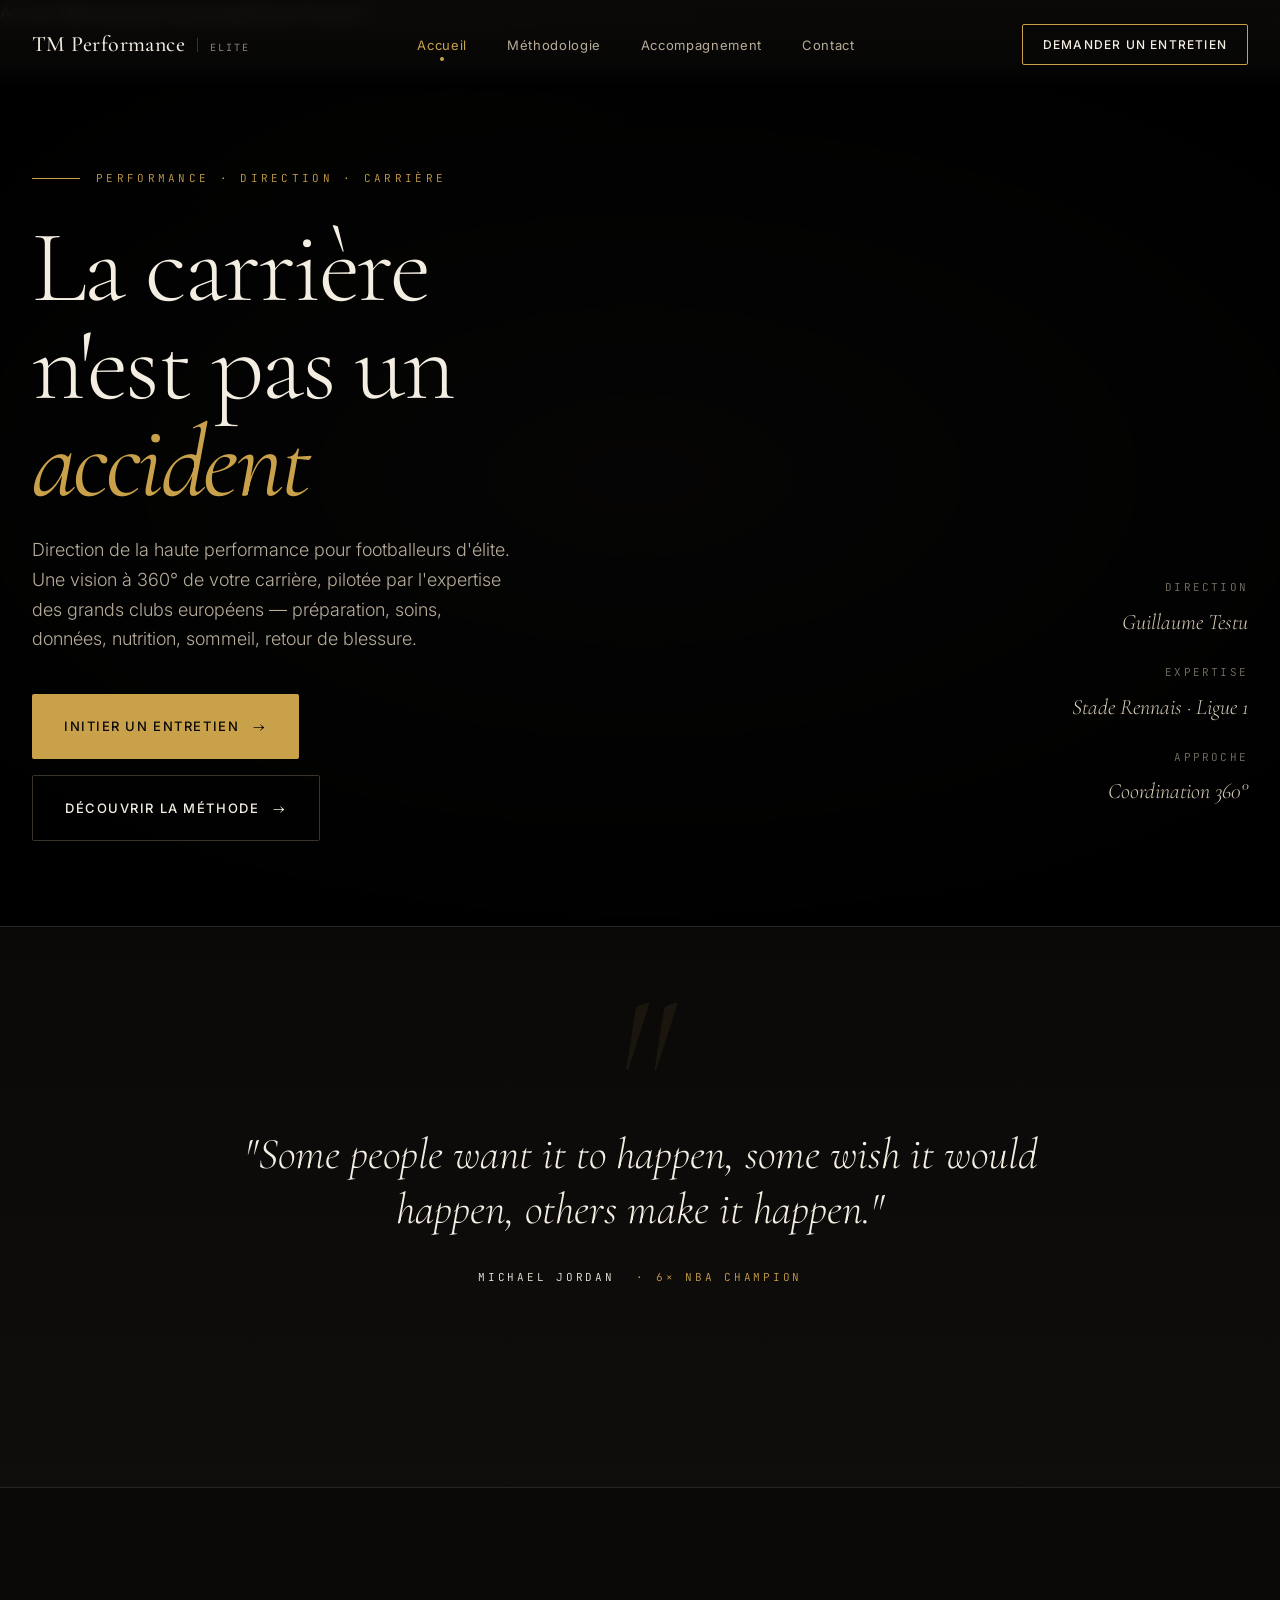
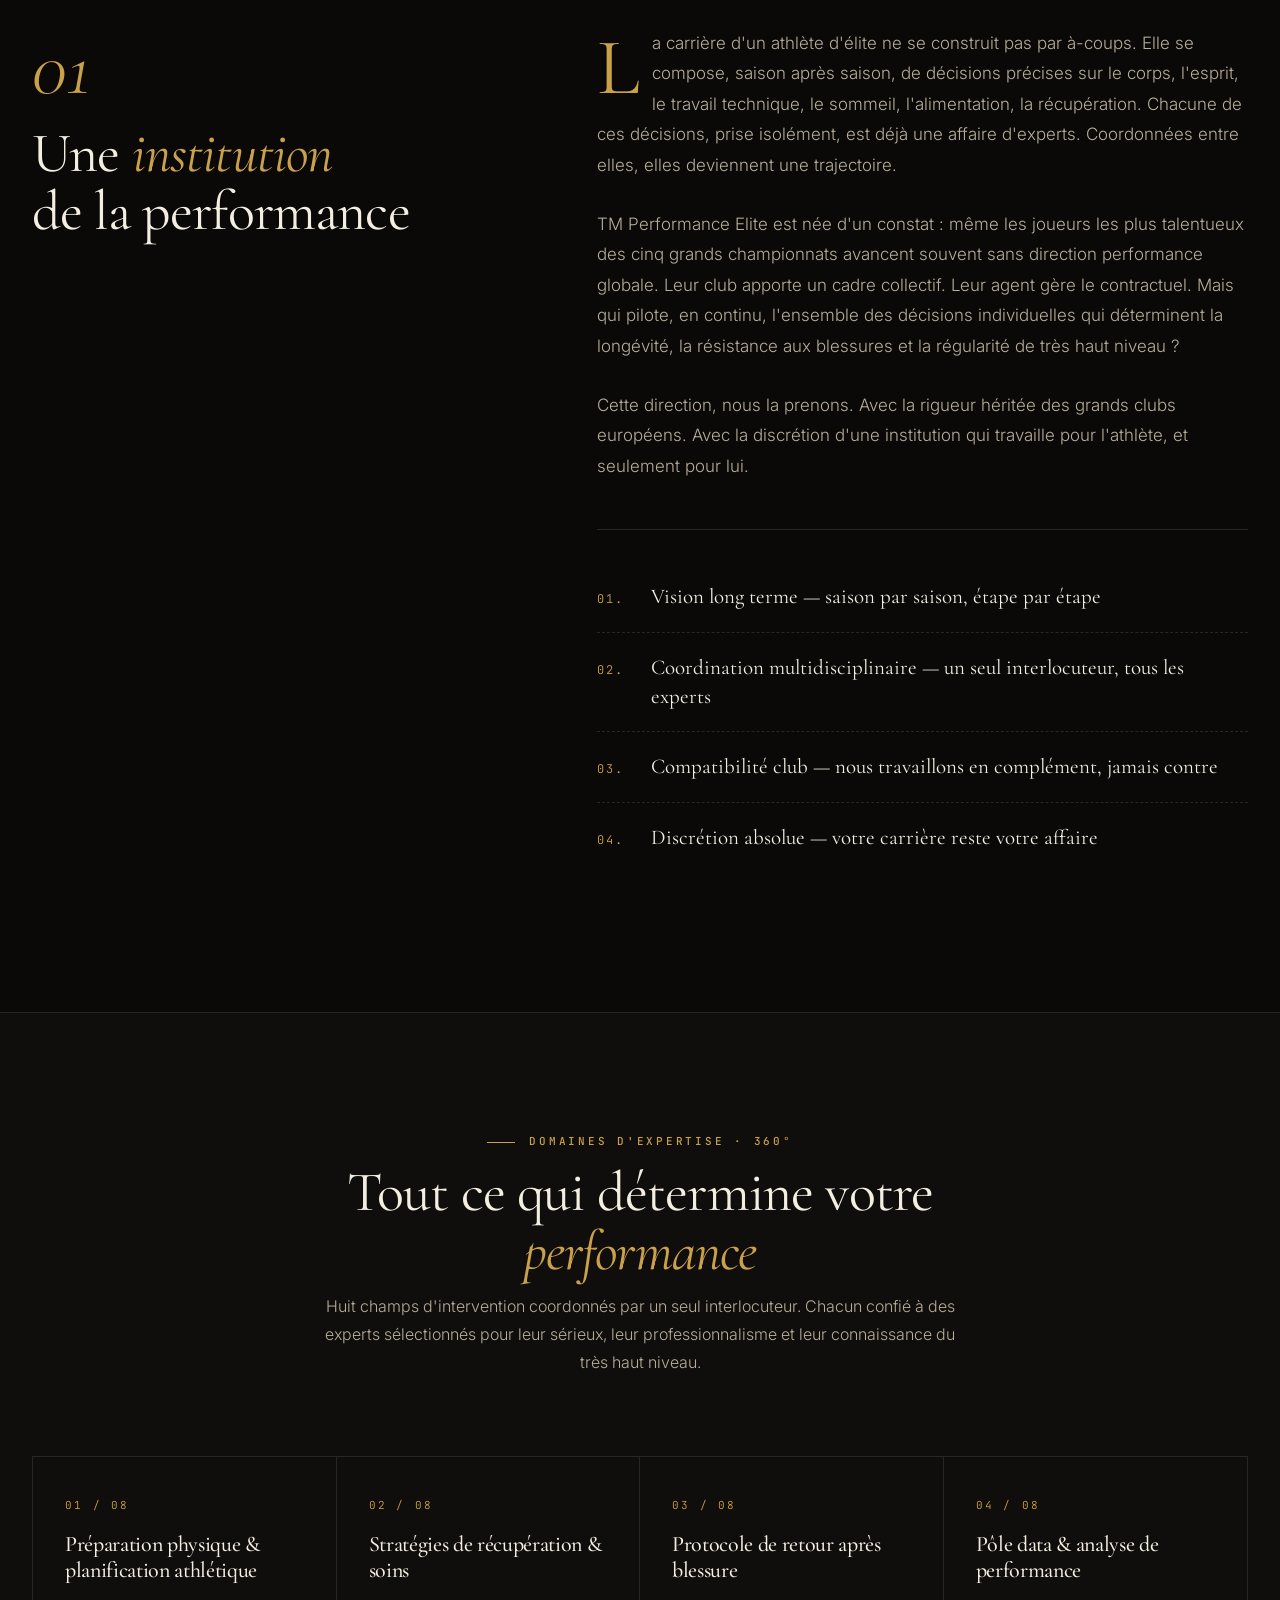
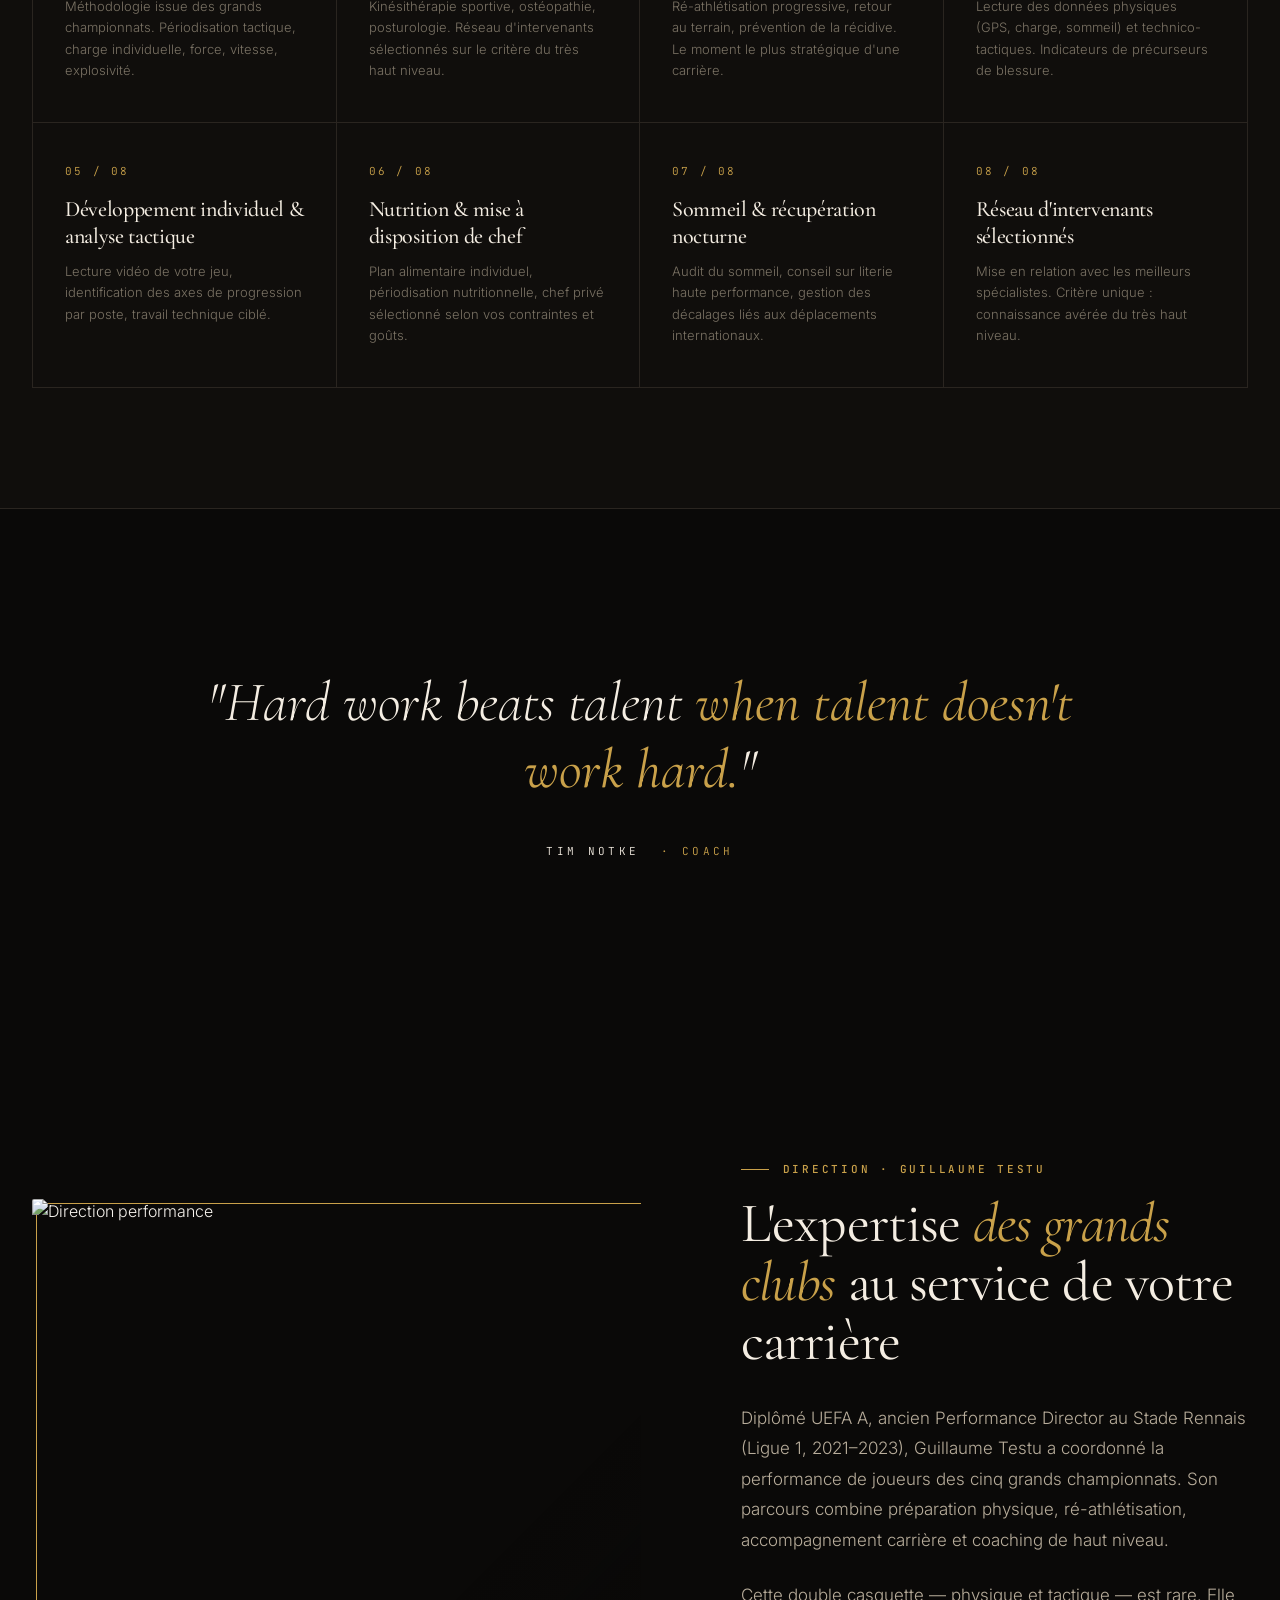
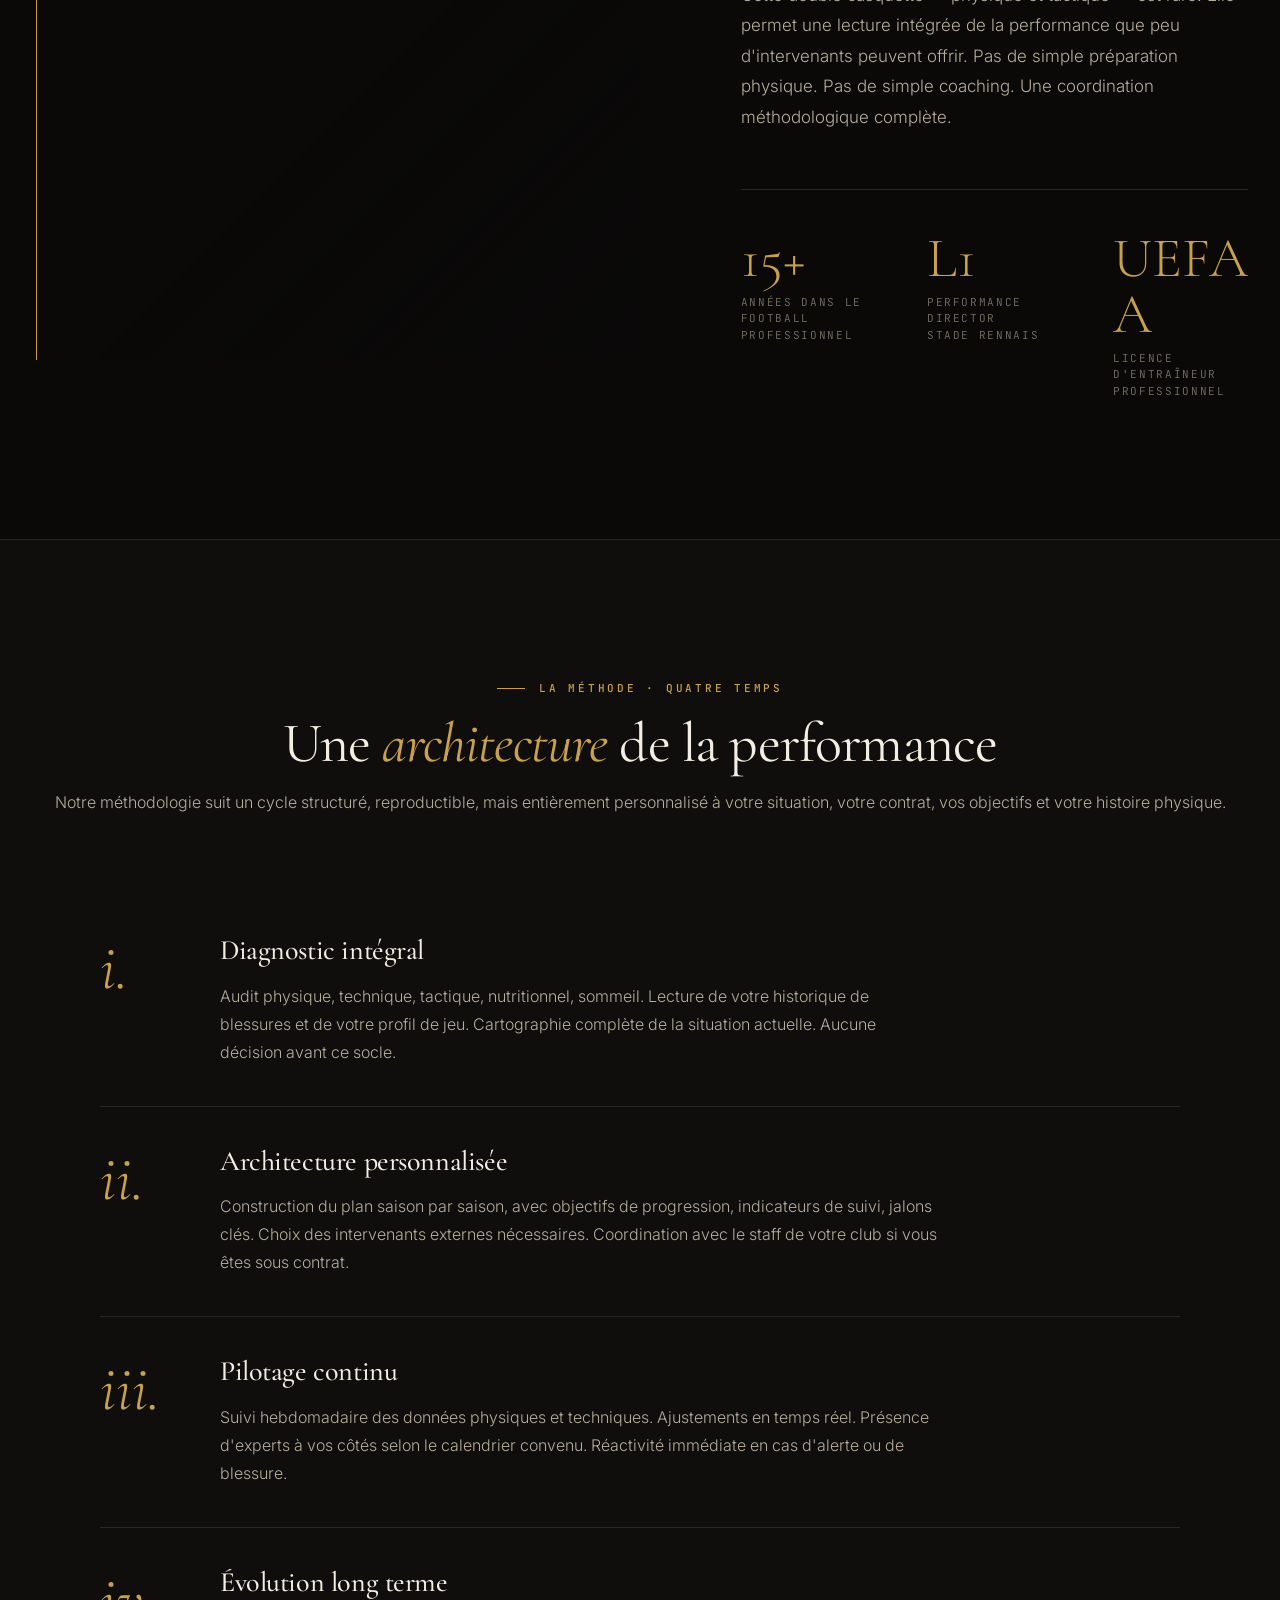
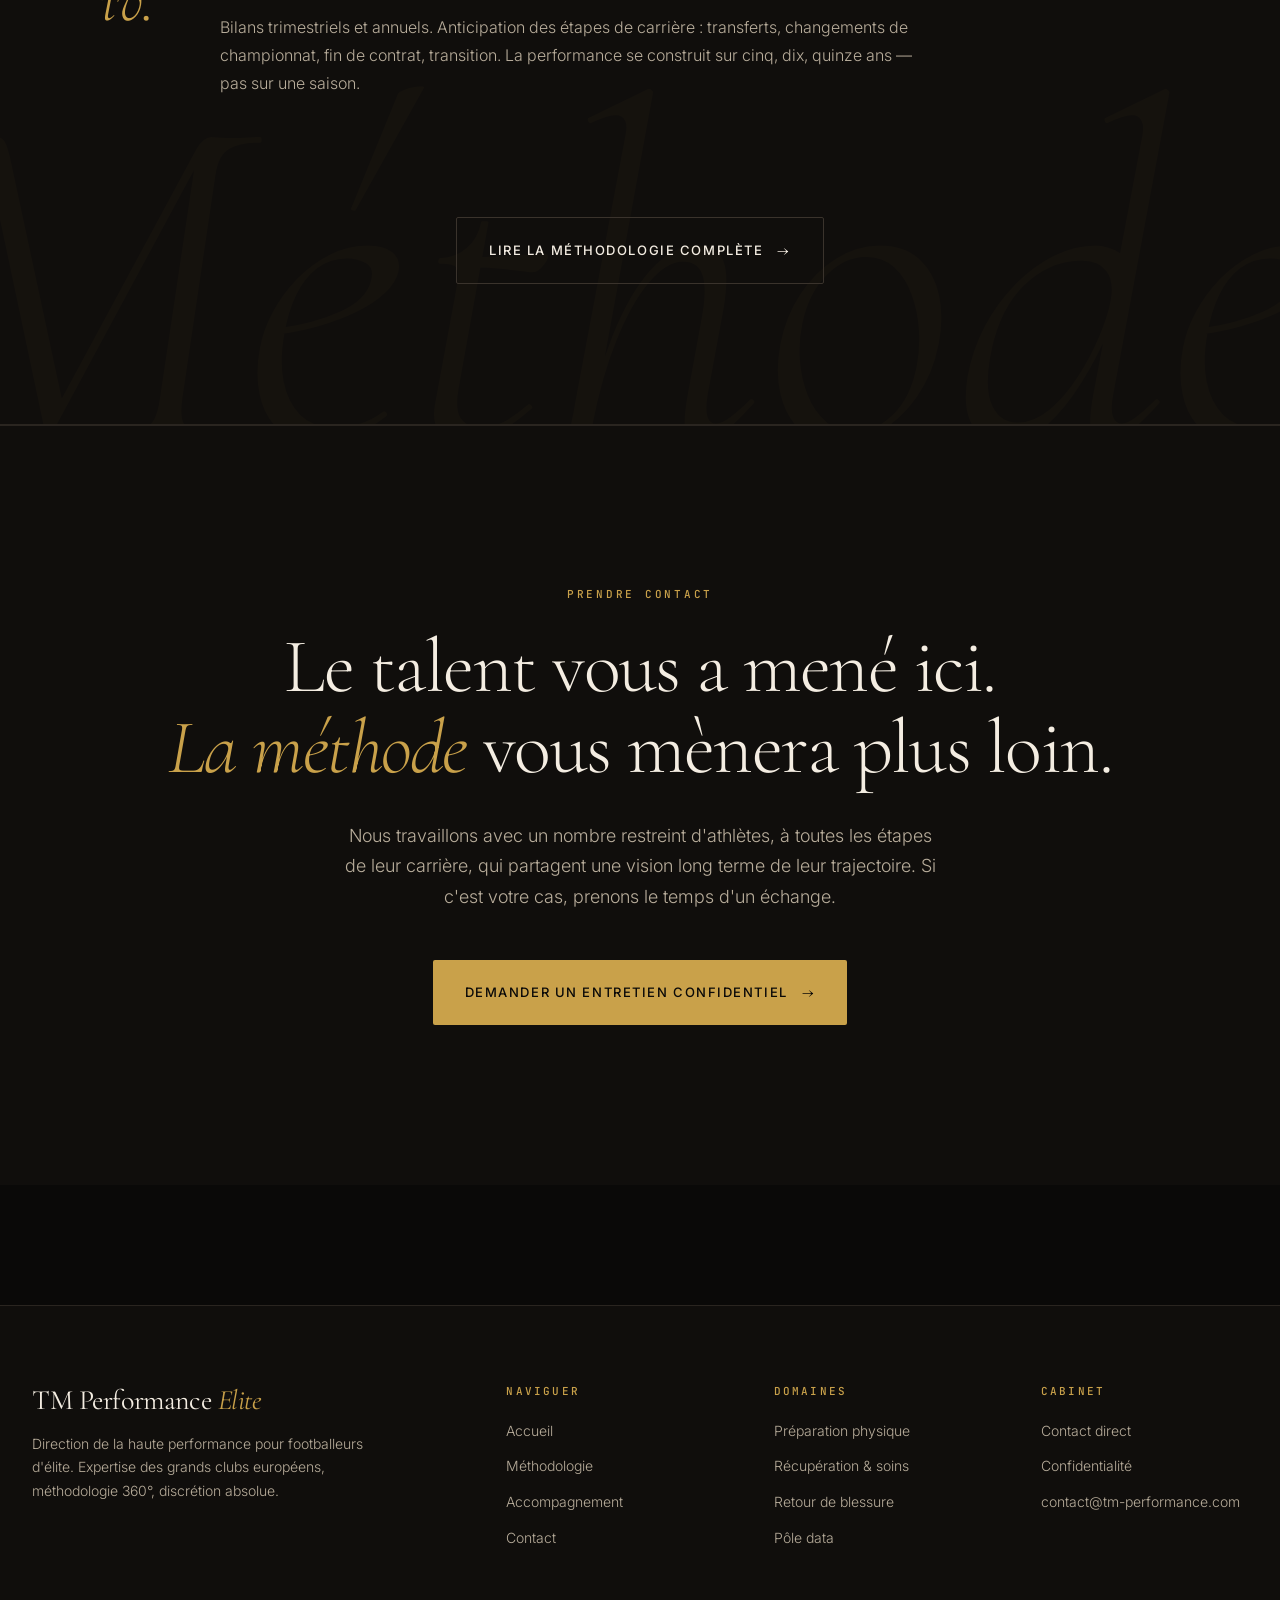
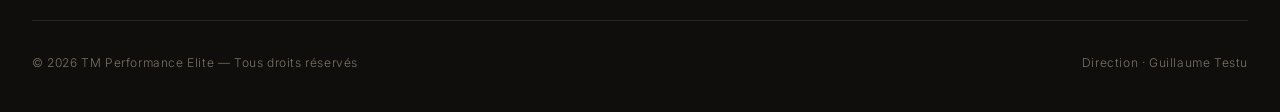
==== index.html @ 4e67fefd "Add files via upload" ====
<!DOCTYPE html>
<html lang="fr">
<head>
<meta charset="UTF-8">
<meta name="viewport" content="width=device-width, initial-scale=1.0">
<title>TM Performance Elite — Direction de la performance pour footballeurs d'élite</title>
<meta name="description" content="Coordination de haute performance pour footballeurs professionnels. Méthodologie issue des grands clubs européens. Une vision 360° de votre carrière.">
<link rel="stylesheet" href="assets/style.css">
<style>
  /* ============ HERO ============ */
  .hero {
    min-height: 100vh;
    position: relative;
    display: flex;
    align-items: center;
    padding: 140px 0 80px;
    overflow: hidden;
  }

  .hero-bg {
    position: absolute;
    inset: 0;
    z-index: 0;
    overflow: hidden;
  }

  .hero-bg::before {
    content: '';
    position: absolute;
    inset: 0;
    background:
      radial-gradient(ellipse 80% 60% at 50% 50%, rgba(10, 9, 8, 0.4), var(--black) 90%),
      url('https://images.unsplash.com/photo-1551958219-acbc608c6377?w=2400&q=80') center/cover;
    filter: grayscale(100%) contrast(1.1) brightness(0.4);
  }

  .hero-content {
    position: relative;
    z-index: 2;
    max-width: 1280px;
    margin: 0 auto;
    padding: 0 var(--gutter);
    width: 100%;
  }

  .hero-grid {
    display: grid;
    grid-template-columns: 1fr 1fr;
    gap: 80px;
    align-items: end;
  }

  .hero-marker {
    font-family: var(--mono);
    font-size: 11px;
    letter-spacing: 0.3em;
    text-transform: uppercase;
    color: var(--gold);
    margin-bottom: 32px;
    display: flex;
    align-items: center;
    gap: 16px;
  }

  .hero-marker::before {
    content: '';
    width: 48px;
    height: 1px;
    background: var(--gold);
    transform-origin: left;
    animation: line-extend 1.4s 0.2s cubic-bezier(0.4, 0, 0.2, 1) forwards;
    transform: scaleX(0);
  }

  .hero-title {
    font-family: var(--serif);
    font-size: clamp(56px, 8vw, 120px);
    font-weight: 300;
    line-height: 0.95;
    letter-spacing: -0.025em;
    color: var(--text-1);
    margin-bottom: 24px;
  }

  .hero-title .accent {
    font-style: italic;
    color: var(--gold);
    font-weight: 400;
    display: block;
  }

  .hero-subtitle {
    font-family: var(--sans);
    font-size: 18px;
    line-height: 1.65;
    color: var(--text-2);
    max-width: 480px;
    margin-bottom: 40px;
    font-weight: 300;
  }

  .hero-cta {
    display: flex;
    gap: 16px;
    flex-wrap: wrap;
  }

  .hero-meta {
    text-align: right;
    align-self: end;
    padding-bottom: 8px;
  }

  .hero-meta-line {
    font-family: var(--mono);
    font-size: 11px;
    letter-spacing: 0.2em;
    text-transform: uppercase;
    color: var(--text-3);
    margin-bottom: 8px;
  }

  .hero-meta-value {
    font-family: var(--serif);
    font-style: italic;
    font-size: 22px;
    color: var(--bone);
    margin-bottom: 24px;
  }

  @media (max-width: 900px) {
    .hero-grid { grid-template-columns: 1fr; gap: 40px; }
    .hero-meta { text-align: left; }
  }

  /* ============ QUOTE ROTATOR ============ */
  .quote-section {
    padding: 140px 0;
    border-top: 1px solid var(--line);
    border-bottom: 1px solid var(--line);
    background: linear-gradient(180deg, var(--black) 0%, var(--black-2) 100%);
    position: relative;
  }

  .quote-section::before {
    content: '"';
    position: absolute;
    top: 40px;
    left: 50%;
    transform: translateX(-50%);
    font-family: var(--serif);
    font-size: 200px;
    color: var(--gold);
    opacity: 0.08;
    font-style: italic;
    line-height: 1;
  }

  .quote-rotator {
    max-width: 900px;
    margin: 0 auto;
    text-align: center;
    padding: 0 var(--gutter);
    min-height: 280px;
    position: relative;
  }

  .quote-item {
    position: absolute;
    inset: 0;
    opacity: 0;
    transition: opacity 1.5s ease;
    display: flex;
    flex-direction: column;
    justify-content: center;
    align-items: center;
  }

  .quote-item.active { opacity: 1; }

  .quote-text {
    font-family: var(--serif);
    font-size: clamp(28px, 3.5vw, 44px);
    font-weight: 300;
    line-height: 1.25;
    color: var(--text-1);
    margin-bottom: 32px;
    font-style: italic;
    max-width: 800px;
  }

  .quote-author {
    font-family: var(--mono);
    font-size: 11px;
    letter-spacing: 0.25em;
    text-transform: uppercase;
    color: var(--gold);
  }

  .quote-author .name {
    color: var(--text-1);
    margin-right: 12px;
  }

  /* ============ MISSION ============ */
  .mission {
    padding: 140px 0;
  }

  .mission-grid {
    display: grid;
    grid-template-columns: 5fr 7fr;
    gap: 100px;
    align-items: start;
  }

  .mission-label-block {
    position: sticky;
    top: 120px;
  }

  .mission-num {
    font-family: var(--serif);
    font-size: 80px;
    font-weight: 300;
    color: var(--gold);
    font-style: italic;
    line-height: 1;
    margin-bottom: 16px;
  }

  .mission-title {
    font-family: var(--serif);
    font-size: clamp(36px, 4.5vw, 56px);
    font-weight: 400;
    line-height: 1.05;
    letter-spacing: -0.015em;
    margin-bottom: 24px;
  }

  .mission-title .it {
    font-style: italic;
    color: var(--gold);
  }

  .mission-content p {
    font-size: 17px;
    line-height: 1.8;
    color: var(--text-2);
    margin-bottom: 28px;
  }

  .mission-content p:first-child::first-letter {
    font-family: var(--serif);
    font-size: 80px;
    float: left;
    line-height: 0.85;
    padding-right: 12px;
    padding-top: 6px;
    color: var(--gold);
    font-weight: 400;
  }

  .mission-pillars {
    margin-top: 48px;
    border-top: 1px solid var(--line);
    padding-top: 32px;
  }

  .mission-pillar {
    display: flex;
    gap: 24px;
    padding: 20px 0;
    border-bottom: 1px dashed var(--line);
    align-items: baseline;
  }

  .mission-pillar:last-child { border-bottom: none; }

  .pillar-num {
    font-family: var(--mono);
    font-size: 12px;
    color: var(--gold);
    letter-spacing: 0.15em;
    min-width: 30px;
  }

  .pillar-text {
    font-family: var(--serif);
    font-size: 21px;
    color: var(--text-1);
    line-height: 1.4;
    font-weight: 400;
  }

  @media (max-width: 900px) {
    .mission-grid { grid-template-columns: 1fr; gap: 40px; }
    .mission-label-block { position: static; }
  }

  /* ============ EXPERTISE STRIP ============ */
  .expertise {
    padding: 120px 0;
    background: var(--black-2);
    border-top: 1px solid var(--line);
    border-bottom: 1px solid var(--line);
  }

  .expertise-header {
    text-align: center;
    margin-bottom: 80px;
  }

  .expertise-header h2 {
    margin: 12px 0;
    max-width: 800px;
    margin-left: auto;
    margin-right: auto;
  }

  .expertise-header p {
    max-width: 640px;
    margin: 0 auto;
  }

  .expertise-grid {
    display: grid;
    grid-template-columns: repeat(4, 1fr);
    gap: 0;
    border: 1px solid var(--line);
  }

  .expertise-item {
    padding: 40px 32px;
    border-right: 1px solid var(--line);
    border-bottom: 1px solid var(--line);
    transition: background 0.4s ease;
    position: relative;
    overflow: hidden;
  }

  .expertise-item::before {
    content: '';
    position: absolute;
    inset: 0;
    background: linear-gradient(135deg, rgba(201, 161, 74, 0.03), transparent);
    opacity: 0;
    transition: opacity 0.4s;
  }

  .expertise-item:hover { background: rgba(201, 161, 74, 0.04); }
  .expertise-item:hover::before { opacity: 1; }

  .expertise-item:nth-child(4n) { border-right: none; }
  .expertise-item:nth-last-child(-n+4) { border-bottom: none; }

  .expertise-num {
    font-family: var(--mono);
    font-size: 11px;
    color: var(--gold);
    letter-spacing: 0.2em;
    margin-bottom: 16px;
    display: block;
  }

  .expertise-title {
    font-family: var(--serif);
    font-size: 22px;
    font-weight: 500;
    line-height: 1.2;
    color: var(--text-1);
    margin-bottom: 12px;
  }

  .expertise-desc {
    font-size: 13px;
    line-height: 1.65;
    color: var(--text-3);
  }

  @media (max-width: 900px) {
    .expertise-grid { grid-template-columns: repeat(2, 1fr); }
    .expertise-item:nth-child(4n) { border-right: 1px solid var(--line); }
    .expertise-item:nth-child(2n) { border-right: none; }
    .expertise-item:nth-last-child(-n+4) { border-bottom: 1px solid var(--line); }
    .expertise-item:nth-last-child(-n+2) { border-bottom: none; }
  }

  @media (max-width: 600px) {
    .expertise-grid { grid-template-columns: 1fr; }
    .expertise-item { border-right: none !important; }
    .expertise-item:not(:last-child) { border-bottom: 1px solid var(--line); }
  }

  /* ============ CREDENTIALS ============ */
  .credentials {
    padding: 140px 0;
  }

  .credentials-grid {
    display: grid;
    grid-template-columns: 6fr 5fr;
    gap: 100px;
    align-items: center;
  }

  .credentials-image {
    position: relative;
    aspect-ratio: 4/5;
    overflow: hidden;
    border-radius: var(--radius);
  }

  .credentials-image img {
    width: 100%;
    height: 100%;
    object-fit: cover;
    filter: grayscale(50%) contrast(1.05);
  }

  .credentials-image::after {
    content: '';
    position: absolute;
    inset: 0;
    background: linear-gradient(135deg, transparent 60%, rgba(10, 9, 8, 0.5));
  }

  .credentials-image-frame {
    position: absolute;
    inset: -16px;
    border: 1px solid var(--gold);
    z-index: -1;
    transform: translate(20px, 20px);
  }

  .credentials-content h2 {
    margin: 16px 0 32px;
  }

  .credentials-content p {
    margin-bottom: 24px;
    font-size: 17px;
    line-height: 1.8;
  }

  .credentials-stat {
    display: flex;
    gap: 60px;
    margin-top: 56px;
    padding-top: 40px;
    border-top: 1px solid var(--line);
  }

  .stat-item {
    flex: 1;
  }

  .stat-num {
    font-family: var(--serif);
    font-size: 56px;
    font-weight: 300;
    color: var(--gold);
    line-height: 1;
    margin-bottom: 8px;
  }

  .stat-label {
    font-family: var(--mono);
    font-size: 11px;
    text-transform: uppercase;
    letter-spacing: 0.15em;
    color: var(--text-3);
    line-height: 1.5;
  }

  @media (max-width: 900px) {
    .credentials-grid { grid-template-columns: 1fr; gap: 60px; }
    .credentials-stat { gap: 30px; }
    .stat-num { font-size: 42px; }
  }

  /* ============ APPROACH PREVIEW ============ */
  .approach {
    padding: 140px 0;
    background: var(--black-2);
    border-top: 1px solid var(--line);
    border-bottom: 1px solid var(--line);
    position: relative;
    overflow: hidden;
  }

  .approach-watermark {
    position: absolute;
    bottom: -100px;
    right: -50px;
    font-family: var(--serif);
    font-size: 480px;
    font-weight: 300;
    font-style: italic;
    color: var(--gold);
    opacity: 0.025;
    line-height: 1;
    pointer-events: none;
  }

  .approach-header {
    text-align: center;
    margin-bottom: 80px;
    position: relative;
    z-index: 2;
  }

  .approach-header h2 {
    margin: 16px auto;
    max-width: 800px;
  }

  .approach-steps {
    max-width: 1080px;
    margin: 0 auto;
    position: relative;
    z-index: 2;
  }

  .approach-step {
    display: grid;
    grid-template-columns: 80px 1fr;
    gap: 40px;
    padding: 40px 0;
    border-bottom: 1px solid var(--line);
    align-items: start;
  }

  .approach-step:last-child { border-bottom: none; }

  .step-num {
    font-family: var(--serif);
    font-size: 64px;
    font-weight: 300;
    color: var(--gold);
    font-style: italic;
    line-height: 1;
  }

  .step-content h3 {
    font-family: var(--serif);
    font-size: 28px;
    font-weight: 500;
    margin-bottom: 16px;
    color: var(--text-1);
  }

  .step-content p {
    color: var(--text-2);
    font-size: 16px;
    line-height: 1.75;
    max-width: 720px;
  }

  .approach-cta {
    text-align: center;
    margin-top: 80px;
    position: relative;
    z-index: 2;
  }

  @media (max-width: 700px) {
    .approach-step { grid-template-columns: 1fr; gap: 16px; }
  }

  /* ============ SECOND QUOTE ============ */
  .feature-quote {
    padding: 160px 0;
    text-align: center;
    background: var(--black);
  }

  .feature-quote-text {
    font-family: var(--serif);
    font-size: clamp(32px, 5vw, 56px);
    font-weight: 300;
    font-style: italic;
    line-height: 1.2;
    color: var(--text-1);
    max-width: 1000px;
    margin: 0 auto 40px;
    padding: 0 var(--gutter);
  }

  .feature-quote-text .em {
    color: var(--gold);
    font-weight: 400;
  }

  .feature-quote-author {
    font-family: var(--mono);
    font-size: 11px;
    letter-spacing: 0.3em;
    text-transform: uppercase;
    color: var(--gold);
  }

  .feature-quote-author .name {
    color: var(--text-1);
    margin-right: 12px;
  }

  /* ============ FINAL CTA ============ */
  .final-cta {
    padding: 160px 0;
    text-align: center;
    position: relative;
    overflow: hidden;
    background: var(--black-2);
    border-top: 1px solid var(--line);
  }

  .final-cta-eyebrow {
    margin-bottom: 24px;
  }

  .final-cta h2 {
    font-family: var(--serif);
    font-size: clamp(40px, 6vw, 80px);
    font-weight: 300;
    line-height: 1.05;
    letter-spacing: -0.02em;
    margin-bottom: 32px;
    max-width: 1000px;
    margin-left: auto;
    margin-right: auto;
  }

  .final-cta h2 .it {
    font-style: italic;
    color: var(--gold);
  }

  .final-cta p {
    font-size: 18px;
    line-height: 1.7;
    max-width: 600px;
    margin: 0 auto 48px;
    color: var(--text-2);
  }

</style>
</head>
<body>

<!-- ============ NAVIGATION ============ -->
<nav class="nav">
  <div class="nav-inner">
    <a href="index.html" class="brand">
      TM Performance
      <span class="brand-divider"></span>
      <span class="brand-tag">Elite</span>
    </a>
    <ul class="nav-links">
      <li><a href="index.html" class="active">Accueil</a></li>
      <li><a href="methodologie.html">Méthodologie</a></li>
      <li><a href="services.html">Accompagnement</a></li>
      <li><a href="contact.html">Contact</a></li>
    </ul>
    <a href="contact.html" class="nav-cta">Demander un entretien</a>
    <button class="nav-toggle" aria-label="Menu">☰</button>
  </div>
</nav>

<div class="nav-mobile">
  <a href="index.html">Accueil</a>
  <a href="methodologie.html">Méthodologie</a>
  <a href="services.html">Accompagnement</a>
  <a href="contact.html">Contact</a>
</div>

<!-- ============ HERO ============ -->
<section class="hero">
  <div class="hero-bg"></div>
  <div class="hero-content">
    <div class="hero-grid">
      <div>
        <div class="hero-marker reveal">Performance · Direction · Carrière</div>
        <h1 class="hero-title reveal delay-1">
          La carrière n'est pas un<br>
          <span class="accent">accident</span>
        </h1>
        <p class="hero-subtitle reveal delay-2">
          Direction de la haute performance pour footballeurs d'élite. Une vision à 360° de votre carrière, pilotée par l'expertise des grands clubs européens — préparation, soins, données, nutrition, sommeil, retour de blessure.
        </p>
        <div class="hero-cta reveal delay-3">
          <a href="contact.html" class="btn btn-primary">Initier un entretien</a>
          <a href="methodologie.html" class="btn btn-ghost">Découvrir la méthode</a>
        </div>
      </div>
      <div class="hero-meta">
        <div class="reveal delay-4">
          <div class="hero-meta-line">Direction</div>
          <div class="hero-meta-value">Guillaume Testu</div>
        </div>
        <div class="reveal delay-5">
          <div class="hero-meta-line">Expertise</div>
          <div class="hero-meta-value italic">Stade Rennais · Ligue 1</div>
        </div>
        <div class="reveal delay-6">
          <div class="hero-meta-line">Approche</div>
          <div class="hero-meta-value italic">Coordination 360°</div>
        </div>
      </div>
    </div>
  </div>
</section>

<!-- ============ QUOTE ROTATOR ============ -->
<section class="quote-section">
  <div class="quote-rotator">
    <div class="quote-item active">
      <div class="quote-text">"Some people want it to happen, some wish it would happen, others make it happen."</div>
      <div class="quote-author"><span class="name">Michael Jordan</span> · 6× NBA Champion</div>
    </div>
    <div class="quote-item">
      <div class="quote-text">"The most important thing is to try and inspire people so that they can be great in whatever they want to do."</div>
      <div class="quote-author"><span class="name">Kobe Bryant</span> · 5× NBA Champion</div>
    </div>
    <div class="quote-item">
      <div class="quote-text">"I've missed more than 9,000 shots. I've lost almost 300 games. I've failed over and over and over again. And that is why I succeed."</div>
      <div class="quote-author"><span class="name">Michael Jordan</span> · Hall of Fame</div>
    </div>
    <div class="quote-item">
      <div class="quote-text">"Today I will do what others won't, so tomorrow I can accomplish what others can't."</div>
      <div class="quote-author"><span class="name">Jerry Rice</span> · 3× Super Bowl Champion</div>
    </div>
    <div class="quote-item">
      <div class="quote-text">"You have to fight to reach your dream. You have to sacrifice and work hard for it."</div>
      <div class="quote-author"><span class="name">Lionel Messi</span> · 8× Ballon d'Or</div>
    </div>
  </div>
</section>

<!-- ============ MISSION ============ -->
<section class="mission">
  <div class="container">
    <div class="mission-grid">
      <div class="mission-label-block scroll-reveal">
        <div class="mission-num">01</div>
        <h2 class="mission-title">Une <span class="it">institution</span><br>de la performance</h2>
      </div>
      <div class="mission-content scroll-reveal">
        <p>
          La carrière d'un athlète d'élite ne se construit pas par à-coups. Elle se compose, saison après saison, de décisions précises sur le corps, l'esprit, le travail technique, le sommeil, l'alimentation, la récupération. Chacune de ces décisions, prise isolément, est déjà une affaire d'experts. Coordonnées entre elles, elles deviennent une trajectoire.
        </p>
        <p>
          TM Performance Elite est née d'un constat : même les joueurs les plus talentueux des cinq grands championnats avancent souvent sans direction performance globale. Leur club apporte un cadre collectif. Leur agent gère le contractuel. Mais qui pilote, en continu, l'ensemble des décisions individuelles qui déterminent la longévité, la résistance aux blessures et la régularité de très haut niveau ?
        </p>
        <p>
          Cette direction, nous la prenons. Avec la rigueur héritée des grands clubs européens. Avec la discrétion d'une institution qui travaille pour l'athlète, et seulement pour lui.
        </p>

        <div class="mission-pillars">
          <div class="mission-pillar">
            <div class="pillar-num">01.</div>
            <div class="pillar-text">Vision long terme — saison par saison, étape par étape</div>
          </div>
          <div class="mission-pillar">
            <div class="pillar-num">02.</div>
            <div class="pillar-text">Coordination multidisciplinaire — un seul interlocuteur, tous les experts</div>
          </div>
          <div class="mission-pillar">
            <div class="pillar-num">03.</div>
            <div class="pillar-text">Compatibilité club — nous travaillons en complément, jamais contre</div>
          </div>
          <div class="mission-pillar">
            <div class="pillar-num">04.</div>
            <div class="pillar-text">Discrétion absolue — votre carrière reste votre affaire</div>
          </div>
        </div>
      </div>
    </div>
  </div>
</section>

<!-- ============ EXPERTISE GRID ============ -->
<section class="expertise">
  <div class="container">
    <div class="expertise-header scroll-reveal">
      <div class="eyebrow center">Domaines d'expertise · 360°</div>
      <h2>Tout ce qui détermine votre <span class="italic gold">performance</span></h2>
      <p>Huit champs d'intervention coordonnés par un seul interlocuteur. Chacun confié à des experts sélectionnés pour leur sérieux, leur professionnalisme et leur connaissance du très haut niveau.</p>
    </div>

    <div class="expertise-grid">
      <div class="expertise-item scroll-reveal">
        <span class="expertise-num">01 / 08</span>
        <h3 class="expertise-title">Préparation physique &amp; planification athlétique</h3>
        <p class="expertise-desc">Méthodologie issue des grands championnats. Périodisation tactique, charge individuelle, force, vitesse, explosivité.</p>
      </div>
      <div class="expertise-item scroll-reveal">
        <span class="expertise-num">02 / 08</span>
        <h3 class="expertise-title">Stratégies de récupération &amp; soins</h3>
        <p class="expertise-desc">Kinésithérapie sportive, ostéopathie, posturologie. Réseau d'intervenants sélectionnés sur le critère du très haut niveau.</p>
      </div>
      <div class="expertise-item scroll-reveal">
        <span class="expertise-num">03 / 08</span>
        <h3 class="expertise-title">Protocole de retour après blessure</h3>
        <p class="expertise-desc">Ré-athlétisation progressive, retour au terrain, prévention de la récidive. Le moment le plus stratégique d'une carrière.</p>
      </div>
      <div class="expertise-item scroll-reveal">
        <span class="expertise-num">04 / 08</span>
        <h3 class="expertise-title">Pôle data &amp; analyse de performance</h3>
        <p class="expertise-desc">Lecture des données physiques (GPS, charge, sommeil) et technico-tactiques. Indicateurs de précurseurs de blessure.</p>
      </div>
      <div class="expertise-item scroll-reveal">
        <span class="expertise-num">05 / 08</span>
        <h3 class="expertise-title">Développement individuel &amp; analyse tactique</h3>
        <p class="expertise-desc">Lecture vidéo de votre jeu, identification des axes de progression par poste, travail technique ciblé.</p>
      </div>
      <div class="expertise-item scroll-reveal">
        <span class="expertise-num">06 / 08</span>
        <h3 class="expertise-title">Nutrition &amp; mise à disposition de chef</h3>
        <p class="expertise-desc">Plan alimentaire individuel, périodisation nutritionnelle, chef privé sélectionné selon vos contraintes et goûts.</p>
      </div>
      <div class="expertise-item scroll-reveal">
        <span class="expertise-num">07 / 08</span>
        <h3 class="expertise-title">Sommeil &amp; récupération nocturne</h3>
        <p class="expertise-desc">Audit du sommeil, conseil sur literie haute performance, gestion des décalages liés aux déplacements internationaux.</p>
      </div>
      <div class="expertise-item scroll-reveal">
        <span class="expertise-num">08 / 08</span>
        <h3 class="expertise-title">Réseau d'intervenants sélectionnés</h3>
        <p class="expertise-desc">Mise en relation avec les meilleurs spécialistes. Critère unique : connaissance avérée du très haut niveau.</p>
      </div>
    </div>
  </div>
</section>

<!-- ============ FEATURE QUOTE ============ -->
<section class="feature-quote">
  <div class="container">
    <p class="feature-quote-text scroll-reveal">
      "Hard work beats talent <span class="em">when talent doesn't work hard.</span>"
    </p>
    <div class="feature-quote-author scroll-reveal">
      <span class="name">Tim Notke</span> · Coach
    </div>
  </div>
</section>

<!-- ============ CREDENTIALS ============ -->
<section class="credentials">
  <div class="container">
    <div class="credentials-grid">
      <div class="credentials-image scroll-reveal">
        <img src="https://images.unsplash.com/photo-1551958219-acbc608c6377?w=1200&q=80" alt="Direction performance">
        <div class="credentials-image-frame"></div>
      </div>
      <div class="credentials-content scroll-reveal">
        <div class="eyebrow">Direction · Guillaume Testu</div>
        <h2>L'expertise <span class="italic gold">des grands clubs</span> au service de votre carrière</h2>
        <p>
          Diplômé UEFA A, ancien Performance Director au Stade Rennais (Ligue 1, 2021–2023), Guillaume Testu a coordonné la performance de joueurs des cinq grands championnats. Son parcours combine préparation physique, ré-athlétisation, accompagnement carrière et coaching de haut niveau.
        </p>
        <p>
          Cette double casquette — physique et tactique — est rare. Elle permet une lecture intégrée de la performance que peu d'intervenants peuvent offrir. Pas de simple préparation physique. Pas de simple coaching. Une coordination méthodologique complète.
        </p>
        <div class="credentials-stat">
          <div class="stat-item">
            <div class="stat-num">15+</div>
            <div class="stat-label">Années dans le<br>football professionnel</div>
          </div>
          <div class="stat-item">
            <div class="stat-num">L1</div>
            <div class="stat-label">Performance Director<br>Stade Rennais</div>
          </div>
          <div class="stat-item">
            <div class="stat-num">UEFA A</div>
            <div class="stat-label">Licence d'entraîneur<br>professionnel</div>
          </div>
        </div>
      </div>
    </div>
  </div>
</section>

<!-- ============ APPROACH PREVIEW ============ -->
<section class="approach">
  <div class="approach-watermark">Méthode</div>
  <div class="container">
    <div class="approach-header scroll-reveal">
      <div class="eyebrow center">La méthode · Quatre temps</div>
      <h2>Une <span class="italic gold">architecture</span> de la performance</h2>
      <p>Notre méthodologie suit un cycle structuré, reproductible, mais entièrement personnalisé à votre situation, votre contrat, vos objectifs et votre histoire physique.</p>
    </div>

    <div class="approach-steps">
      <div class="approach-step scroll-reveal">
        <div class="step-num">i.</div>
        <div class="step-content">
          <h3>Diagnostic intégral</h3>
          <p>Audit physique, technique, tactique, nutritionnel, sommeil. Lecture de votre historique de blessures et de votre profil de jeu. Cartographie complète de la situation actuelle. Aucune décision avant ce socle.</p>
        </div>
      </div>
      <div class="approach-step scroll-reveal">
        <div class="step-num">ii.</div>
        <div class="step-content">
          <h3>Architecture personnalisée</h3>
          <p>Construction du plan saison par saison, avec objectifs de progression, indicateurs de suivi, jalons clés. Choix des intervenants externes nécessaires. Coordination avec le staff de votre club si vous êtes sous contrat.</p>
        </div>
      </div>
      <div class="approach-step scroll-reveal">
        <div class="step-num">iii.</div>
        <div class="step-content">
          <h3>Pilotage continu</h3>
          <p>Suivi hebdomadaire des données physiques et techniques. Ajustements en temps réel. Présence d'experts à vos côtés selon le calendrier convenu. Réactivité immédiate en cas d'alerte ou de blessure.</p>
        </div>
      </div>
      <div class="approach-step scroll-reveal">
        <div class="step-num">iv.</div>
        <div class="step-content">
          <h3>Évolution long terme</h3>
          <p>Bilans trimestriels et annuels. Anticipation des étapes de carrière : transferts, changements de championnat, fin de contrat, transition. La performance se construit sur cinq, dix, quinze ans — pas sur une saison.</p>
        </div>
      </div>
    </div>

    <div class="approach-cta scroll-reveal">
      <a href="methodologie.html" class="btn btn-ghost">Lire la méthodologie complète</a>
    </div>
  </div>
</section>

<!-- ============ FINAL CTA ============ -->
<section class="final-cta">
  <div class="container">
    <div class="final-cta-eyebrow scroll-reveal">
      <div class="eyebrow center no-line">Prendre contact</div>
    </div>
    <h2 class="scroll-reveal">
      Le talent vous a mené ici.<br>
      <span class="it">La méthode</span> vous mènera plus loin.
    </h2>
    <p class="scroll-reveal">
      Nous travaillons avec un nombre restreint d'athlètes, à toutes les étapes de leur carrière, qui partagent une vision long terme de leur trajectoire. Si c'est votre cas, prenons le temps d'un échange.
    </p>
    <div class="scroll-reveal">
      <a href="contact.html" class="btn btn-primary">Demander un entretien confidentiel</a>
    </div>
  </div>
</section>

<!-- ============ FOOTER ============ -->
<footer class="footer">
  <div class="footer-inner">
    <div class="footer-grid">
      <div class="footer-brand">
        <h3>TM Performance <span class="italic gold">Elite</span></h3>
        <p>Direction de la haute performance pour footballeurs d'élite. Expertise des grands clubs européens, méthodologie 360°, discrétion absolue.</p>
      </div>
      <div class="footer-col">
        <h4>Naviguer</h4>
        <ul>
          <li><a href="index.html">Accueil</a></li>
          <li><a href="methodologie.html">Méthodologie</a></li>
          <li><a href="services.html">Accompagnement</a></li>
          <li><a href="contact.html">Contact</a></li>
        </ul>
      </div>
      <div class="footer-col">
        <h4>Domaines</h4>
        <ul>
          <li><a href="services.html">Préparation physique</a></li>
          <li><a href="services.html">Récupération &amp; soins</a></li>
          <li><a href="services.html">Retour de blessure</a></li>
          <li><a href="services.html">Pôle data</a></li>
        </ul>
      </div>
      <div class="footer-col">
        <h4>Cabinet</h4>
        <ul>
          <li><a href="contact.html">Contact direct</a></li>
          <li><a href="contact.html">Confidentialité</a></li>
          <li><a href="mailto:contact@tm-performance.com">contact@tm-performance.com</a></li>
        </ul>
      </div>
    </div>
    <div class="footer-base">
      <div>© 2026 TM Performance Elite — Tous droits réservés</div>
      <div>Direction · Guillaume Testu</div>
    </div>
  </div>
</footer>

<script src="assets/script.js"></script>
</body>
</html>
---- assets/style.css ----
/* ============================================================
   TM PERFORMANCE ELITE — Editorial luxury system
   Dark theme · Serif display · Gold & burgundy accents
   ============================================================ */

@import url('https://fonts.googleapis.com/css2?family=Cormorant+Garamond:ital,wght@0,300;0,400;0,500;0,600;0,700;1,300;1,400;1,500&family=Inter:wght@300;400;500;600&family=JetBrains+Mono:wght@400;500&display=swap');

:root {
  /* Palette — luxury editorial */
  --black: #0a0908;
  --black-2: #100e0c;
  --black-3: #181513;
  --ink: #1f1b18;
  --line: #2a2520;
  --line-2: #3a332c;
  --paper: #f4ede2;
  --paper-2: #e8dfd0;
  --bone: #d6cab3;
  --gold: #c9a14a;
  --gold-soft: #b89345;
  --gold-bright: #e0b865;
  --burgundy: #6e1f25;
  --burgundy-soft: #8c2d34;
  --text-1: #f4ede2;
  --text-2: #b8ad9b;
  --text-3: #7a7264;

  /* Typography */
  --serif: 'Cormorant Garamond', 'Times New Roman', serif;
  --sans: 'Inter', -apple-system, sans-serif;
  --mono: 'JetBrains Mono', monospace;

  /* Layout */
  --container: 1280px;
  --gutter: 32px;
  --radius: 2px;
}

* { margin: 0; padding: 0; box-sizing: border-box; }

html {
  scroll-behavior: smooth;
  -webkit-font-smoothing: antialiased;
  -moz-osx-font-smoothing: grayscale;
}

body {
  background: var(--black);
  color: var(--text-1);
  font-family: var(--sans);
  font-weight: 300;
  line-height: 1.6;
  font-size: 16px;
  overflow-x: hidden;
  background-image:
    radial-gradient(ellipse 60% 40% at 20% 0%, rgba(201, 161, 74, 0.08), transparent 60%),
    radial-gradient(ellipse 50% 30% at 90% 100%, rgba(110, 31, 37, 0.06), transparent 60%);
  background-attachment: fixed;
}

/* Subtle film grain overlay */
body::before {
  content: '';
  position: fixed;
  inset: 0;
  pointer-events: none;
  z-index: 1;
  background-image: url("data:image/svg+xml,%3Csvg viewBox='0 0 200 200' xmlns='http://www.w3.org/2000/svg'%3E%3Cfilter id='n'%3E%3CfeTurbulence type='fractalNoise' baseFrequency='0.85' numOctaves='2' stitchTiles='stitch'/%3E%3CfeColorMatrix values='0 0 0 0 0 0 0 0 0 0 0 0 0 0 0 0 0 0 0.5 0'/%3E%3C/filter%3E%3Crect width='100%25' height='100%25' filter='url(%23n)'/%3E%3C/svg%3E");
  opacity: 0.04;
  mix-blend-mode: overlay;
}

/* ===== Typography ===== */
h1, h2, h3, h4 {
  font-family: var(--serif);
  font-weight: 400;
  line-height: 1.05;
  letter-spacing: -0.015em;
  color: var(--text-1);
}

h1 { font-size: clamp(48px, 7vw, 92px); font-weight: 300; }
h2 { font-size: clamp(36px, 5vw, 56px); font-weight: 400; }
h3 { font-size: clamp(24px, 3vw, 32px); font-weight: 500; }
h4 { font-size: 20px; font-weight: 500; }

.italic { font-style: italic; }
.gold { color: var(--gold); }
.burgundy { color: var(--burgundy-soft); }

p { font-size: 16px; line-height: 1.75; color: var(--text-2); }

a {
  color: inherit;
  text-decoration: none;
  transition: color 0.3s ease;
}

/* ===== Eyebrow / labels ===== */
.eyebrow {
  font-family: var(--mono);
  font-size: 11px;
  letter-spacing: 0.25em;
  text-transform: uppercase;
  color: var(--gold);
  font-weight: 500;
  display: flex;
  align-items: center;
  gap: 14px;
}

.eyebrow::before {
  content: '';
  width: 28px;
  height: 1px;
  background: var(--gold);
}

.eyebrow.center { justify-content: center; }
.eyebrow.no-line::before { display: none; }

/* ===== Container ===== */
.container {
  max-width: var(--container);
  margin: 0 auto;
  padding: 0 var(--gutter);
  position: relative;
  z-index: 2;
}

.container-wide {
  max-width: 1480px;
  margin: 0 auto;
  padding: 0 var(--gutter);
  position: relative;
  z-index: 2;
}

/* ===== Navigation ===== */
.nav {
  position: fixed;
  top: 0;
  left: 0;
  right: 0;
  z-index: 100;
  padding: 24px 0;
  background: linear-gradient(to bottom, rgba(10, 9, 8, 0.95), rgba(10, 9, 8, 0.7) 70%, transparent);
  backdrop-filter: blur(8px);
  -webkit-backdrop-filter: blur(8px);
}

.nav-inner {
  max-width: 1480px;
  margin: 0 auto;
  padding: 0 var(--gutter);
  display: flex;
  align-items: center;
  justify-content: space-between;
}

.brand {
  font-family: var(--serif);
  font-size: 22px;
  font-weight: 500;
  letter-spacing: 0.02em;
  color: var(--text-1);
  display: flex;
  align-items: baseline;
  gap: 8px;
}

.brand-mark {
  font-style: italic;
  color: var(--gold);
}

.brand-divider {
  width: 1px;
  height: 14px;
  background: var(--line-2);
  margin: 0 4px;
  align-self: center;
}

.brand-tag {
  font-family: var(--mono);
  font-size: 10px;
  letter-spacing: 0.2em;
  text-transform: uppercase;
  color: var(--text-3);
}

.nav-links {
  display: flex;
  gap: 40px;
  list-style: none;
}

.nav-links a {
  font-family: var(--sans);
  font-size: 13px;
  font-weight: 400;
  letter-spacing: 0.05em;
  color: var(--text-2);
  position: relative;
  padding: 4px 0;
}

.nav-links a:hover { color: var(--gold); }

.nav-links a.active {
  color: var(--gold);
}

.nav-links a.active::after {
  content: '';
  position: absolute;
  left: 50%;
  bottom: -4px;
  transform: translateX(-50%);
  width: 4px;
  height: 4px;
  background: var(--gold);
  border-radius: 50%;
}

.nav-cta {
  font-family: var(--sans);
  font-size: 12px;
  letter-spacing: 0.1em;
  text-transform: uppercase;
  color: var(--text-1);
  border: 1px solid var(--gold);
  padding: 10px 20px;
  border-radius: var(--radius);
  transition: all 0.3s ease;
  font-weight: 500;
}

.nav-cta:hover {
  background: var(--gold);
  color: var(--black);
}

/* Mobile nav */
.nav-toggle {
  display: none;
  background: none;
  border: none;
  color: var(--text-1);
  cursor: pointer;
  padding: 8px;
}

@media (max-width: 900px) {
  .nav-links, .nav-cta { display: none; }
  .nav-toggle { display: block; }
  .nav-mobile {
    position: fixed;
    inset: 0;
    background: var(--black);
    z-index: 99;
    display: none;
    flex-direction: column;
    align-items: center;
    justify-content: center;
    gap: 32px;
  }
  .nav-mobile.open { display: flex; }
  .nav-mobile a {
    font-family: var(--serif);
    font-size: 32px;
    color: var(--text-1);
  }
}

/* ===== Buttons ===== */
.btn {
  display: inline-flex;
  align-items: center;
  gap: 14px;
  padding: 18px 32px;
  font-family: var(--sans);
  font-size: 13px;
  font-weight: 500;
  letter-spacing: 0.12em;
  text-transform: uppercase;
  border: none;
  cursor: pointer;
  transition: all 0.4s cubic-bezier(0.4, 0, 0.2, 1);
  border-radius: var(--radius);
  position: relative;
  overflow: hidden;
}

.btn-primary {
  background: var(--gold);
  color: var(--black);
}

.btn-primary:hover {
  background: var(--gold-bright);
  transform: translateY(-1px);
  box-shadow: 0 12px 30px rgba(201, 161, 74, 0.3);
}

.btn-ghost {
  background: transparent;
  color: var(--text-1);
  border: 1px solid var(--line-2);
}

.btn-ghost:hover {
  border-color: var(--gold);
  color: var(--gold);
}

.btn::after {
  content: '→';
  font-family: var(--serif);
  font-size: 18px;
  transition: transform 0.3s;
}

.btn:hover::after { transform: translateX(4px); }

/* ===== Decorative elements ===== */
.divider-ornament {
  display: flex;
  align-items: center;
  justify-content: center;
  gap: 16px;
  margin: 48px 0;
  color: var(--gold);
}

.divider-ornament::before,
.divider-ornament::after {
  content: '';
  flex: 1;
  height: 1px;
  background: linear-gradient(to right, transparent, var(--line-2), transparent);
  max-width: 200px;
}

.divider-ornament .symbol {
  font-family: var(--serif);
  font-size: 24px;
  font-style: italic;
  font-weight: 300;
}

/* ===== Footer ===== */
.footer {
  background: var(--black-2);
  border-top: 1px solid var(--line);
  padding: 80px 0 40px;
  margin-top: 120px;
  position: relative;
  z-index: 2;
}

.footer-inner {
  max-width: 1480px;
  margin: 0 auto;
  padding: 0 var(--gutter);
}

.footer-grid {
  display: grid;
  grid-template-columns: 2fr 1fr 1fr 1fr;
  gap: 60px;
  margin-bottom: 60px;
}

.footer-brand h3 {
  font-family: var(--serif);
  font-size: 28px;
  font-weight: 400;
  margin-bottom: 16px;
}

.footer-brand p {
  font-size: 14px;
  line-height: 1.7;
  max-width: 360px;
}

.footer-col h4 {
  font-family: var(--mono);
  font-size: 11px;
  text-transform: uppercase;
  letter-spacing: 0.2em;
  color: var(--gold);
  margin-bottom: 20px;
  font-weight: 500;
}

.footer-col ul {
  list-style: none;
}

.footer-col li {
  margin-bottom: 10px;
}

.footer-col a {
  font-size: 14px;
  color: var(--text-2);
  transition: color 0.3s;
}

.footer-col a:hover { color: var(--gold); }

.footer-base {
  padding-top: 32px;
  border-top: 1px solid var(--line);
  display: flex;
  justify-content: space-between;
  align-items: center;
  font-size: 12px;
  color: var(--text-3);
  letter-spacing: 0.05em;
}

@media (max-width: 768px) {
  .footer-grid {
    grid-template-columns: 1fr;
    gap: 40px;
  }
  .footer-base {
    flex-direction: column;
    gap: 16px;
    text-align: center;
  }
}

/* ===== Animations ===== */
@keyframes reveal-up {
  from { opacity: 0; transform: translateY(24px); }
  to { opacity: 1; transform: translateY(0); }
}

@keyframes reveal-fade {
  from { opacity: 0; }
  to { opacity: 1; }
}

@keyframes line-extend {
  from { transform: scaleX(0); }
  to { transform: scaleX(1); }
}

.reveal {
  opacity: 0;
  animation: reveal-up 1.2s cubic-bezier(0.4, 0, 0.2, 1) forwards;
}

.reveal-fade {
  opacity: 0;
  animation: reveal-fade 1.5s ease forwards;
}

.delay-1 { animation-delay: 0.1s; }
.delay-2 { animation-delay: 0.25s; }
.delay-3 { animation-delay: 0.4s; }
.delay-4 { animation-delay: 0.55s; }
.delay-5 { animation-delay: 0.7s; }
.delay-6 { animation-delay: 0.85s; }

/* Scroll-triggered reveal */
.scroll-reveal {
  opacity: 0;
  transform: translateY(30px);
  transition: opacity 1s ease, transform 1s cubic-bezier(0.4, 0, 0.2, 1);
}

.scroll-reveal.in {
  opacity: 1;
  transform: translateY(0);
}

/* ===== Selection ===== */
::selection {
  background: var(--gold);
  color: var(--black);
}

/* ===== Scrollbar ===== */
::-webkit-scrollbar { width: 8px; }
::-webkit-scrollbar-track { background: var(--black-2); }
::-webkit-scrollbar-thumb { background: var(--line-2); }
::-webkit-scrollbar-thumb:hover { background: var(--gold); }
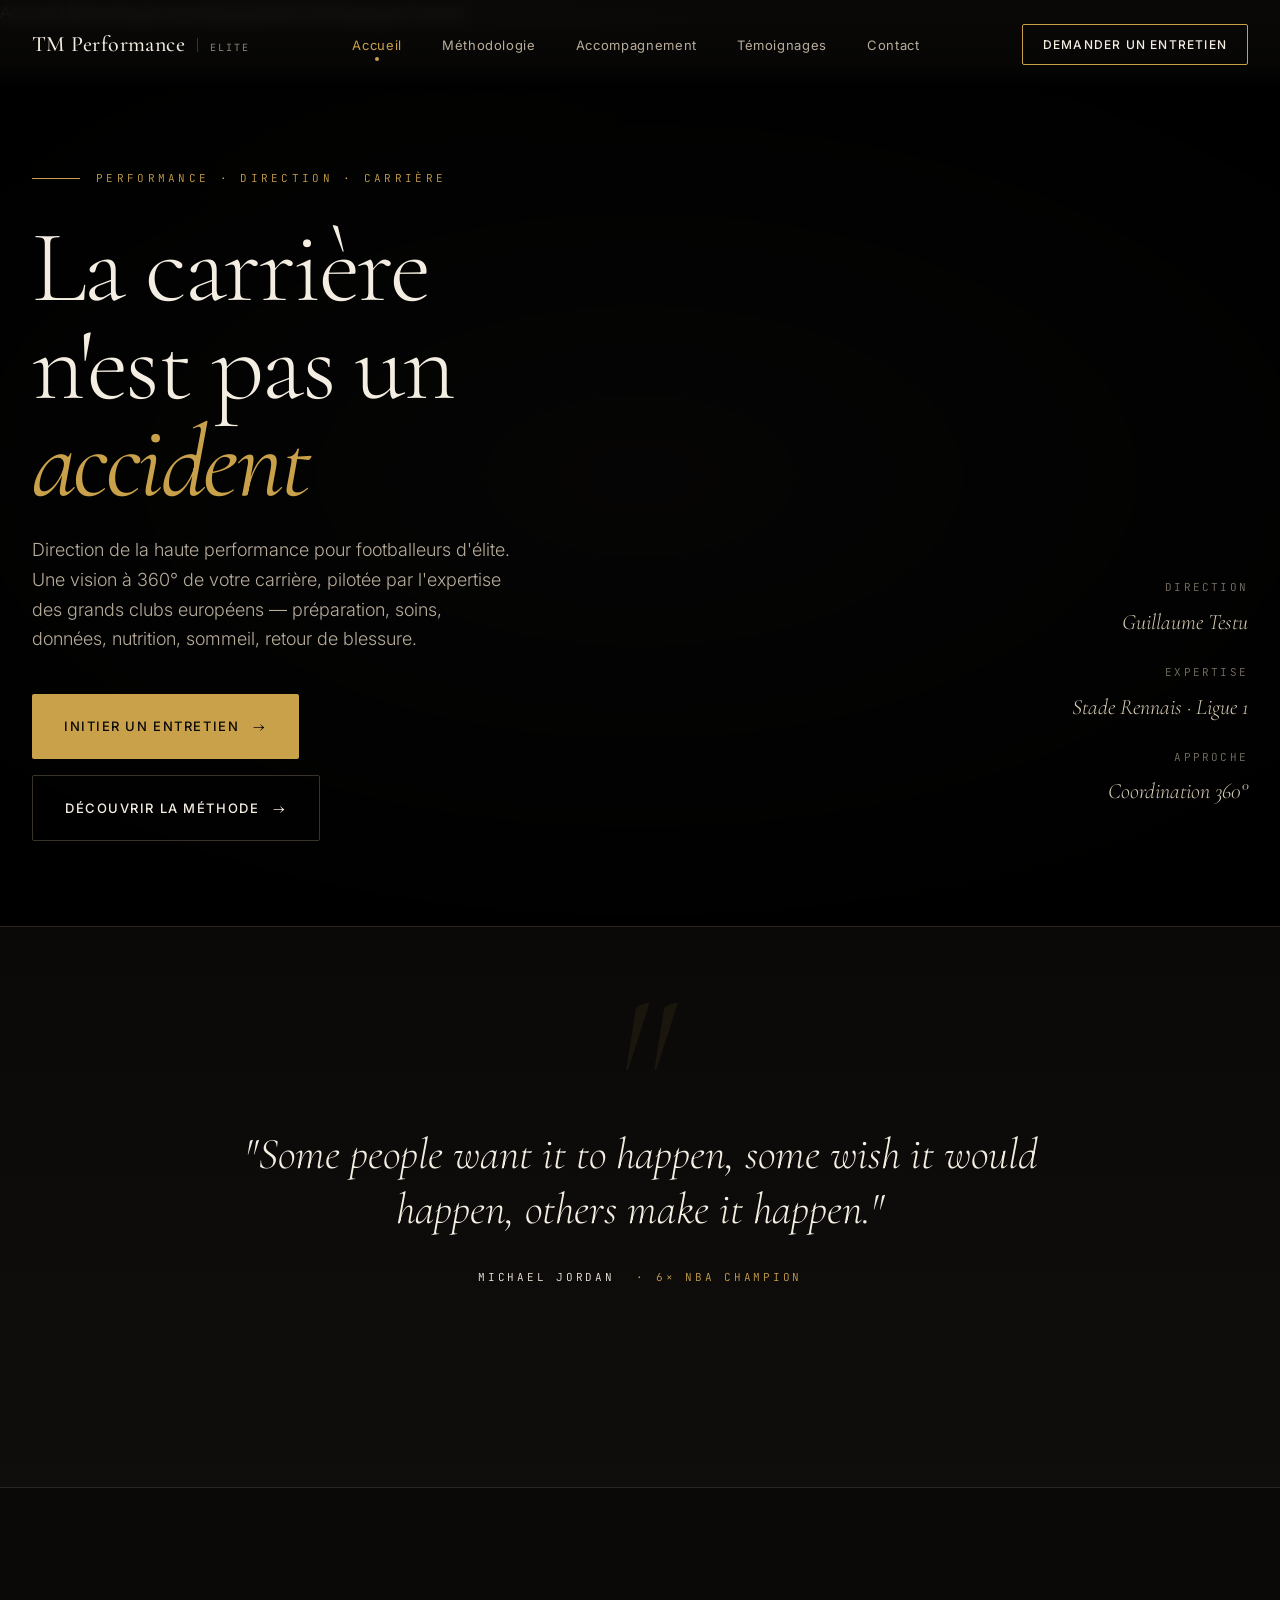
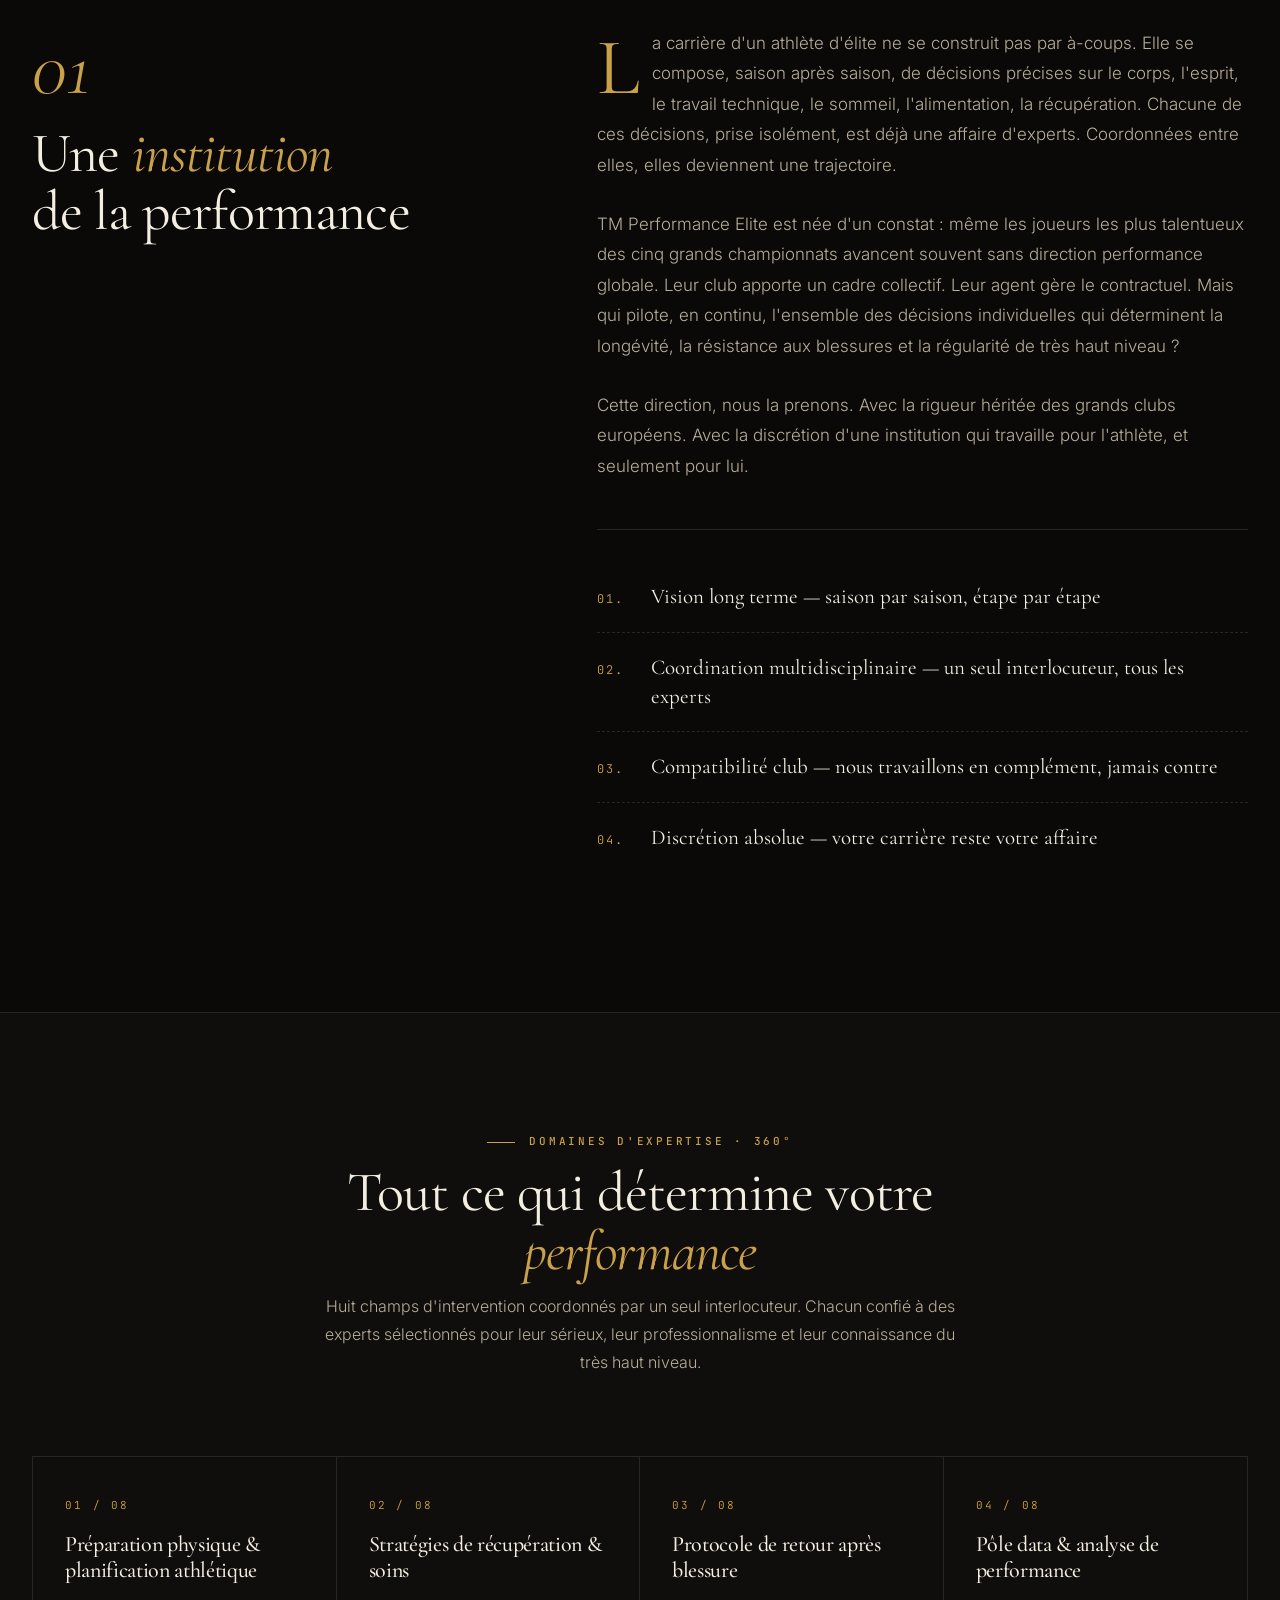
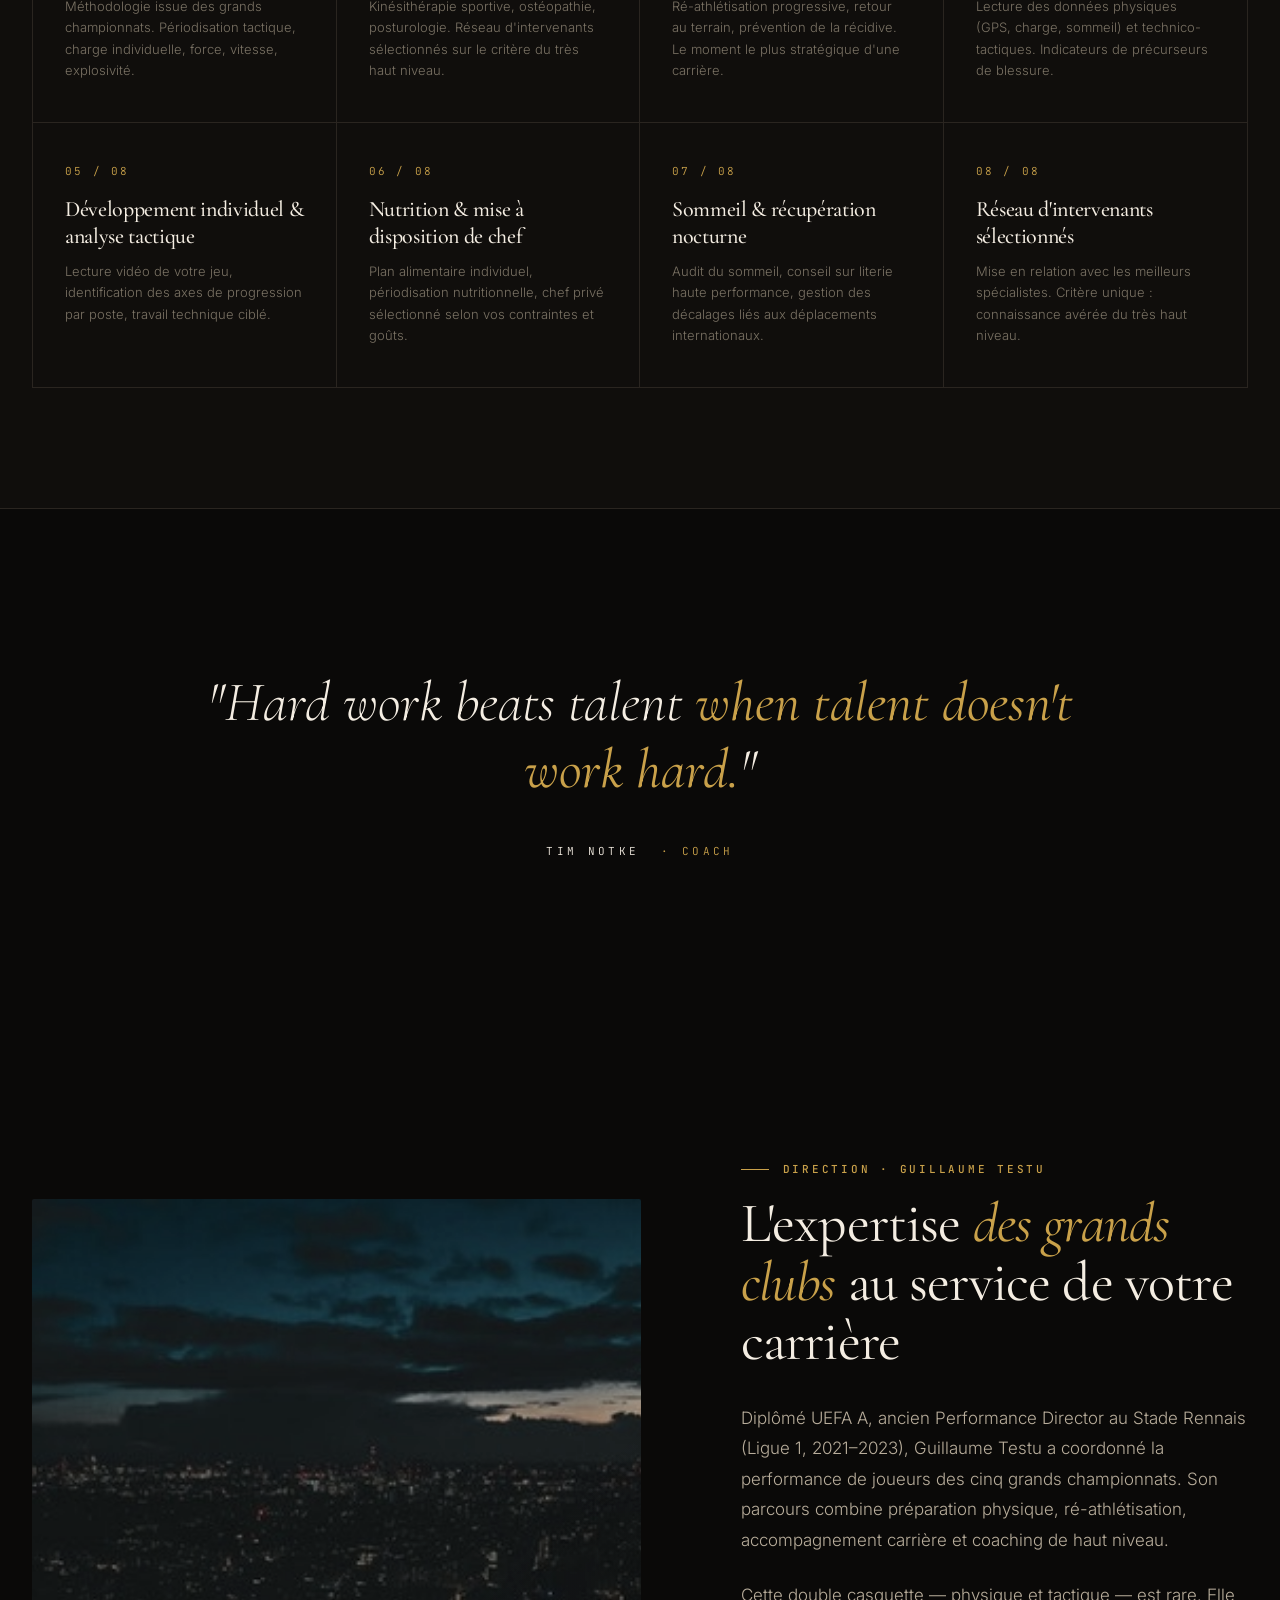
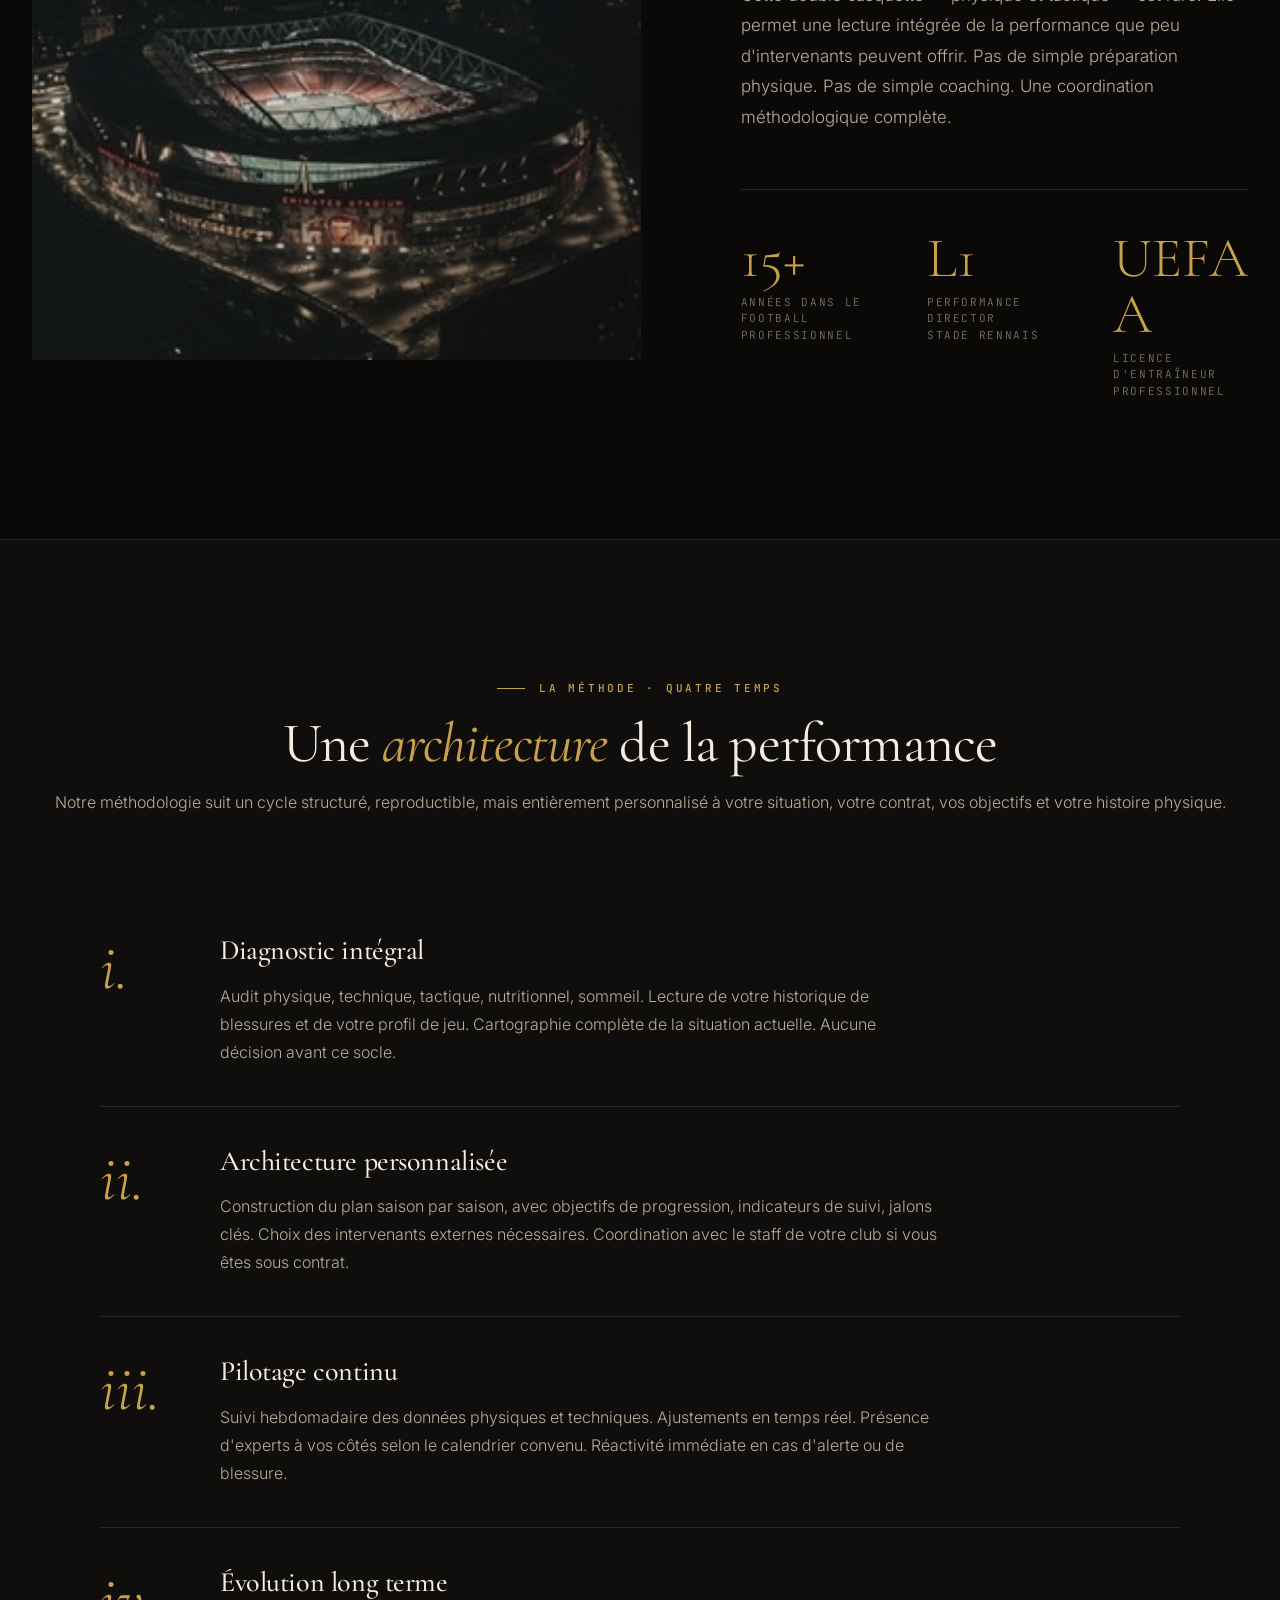
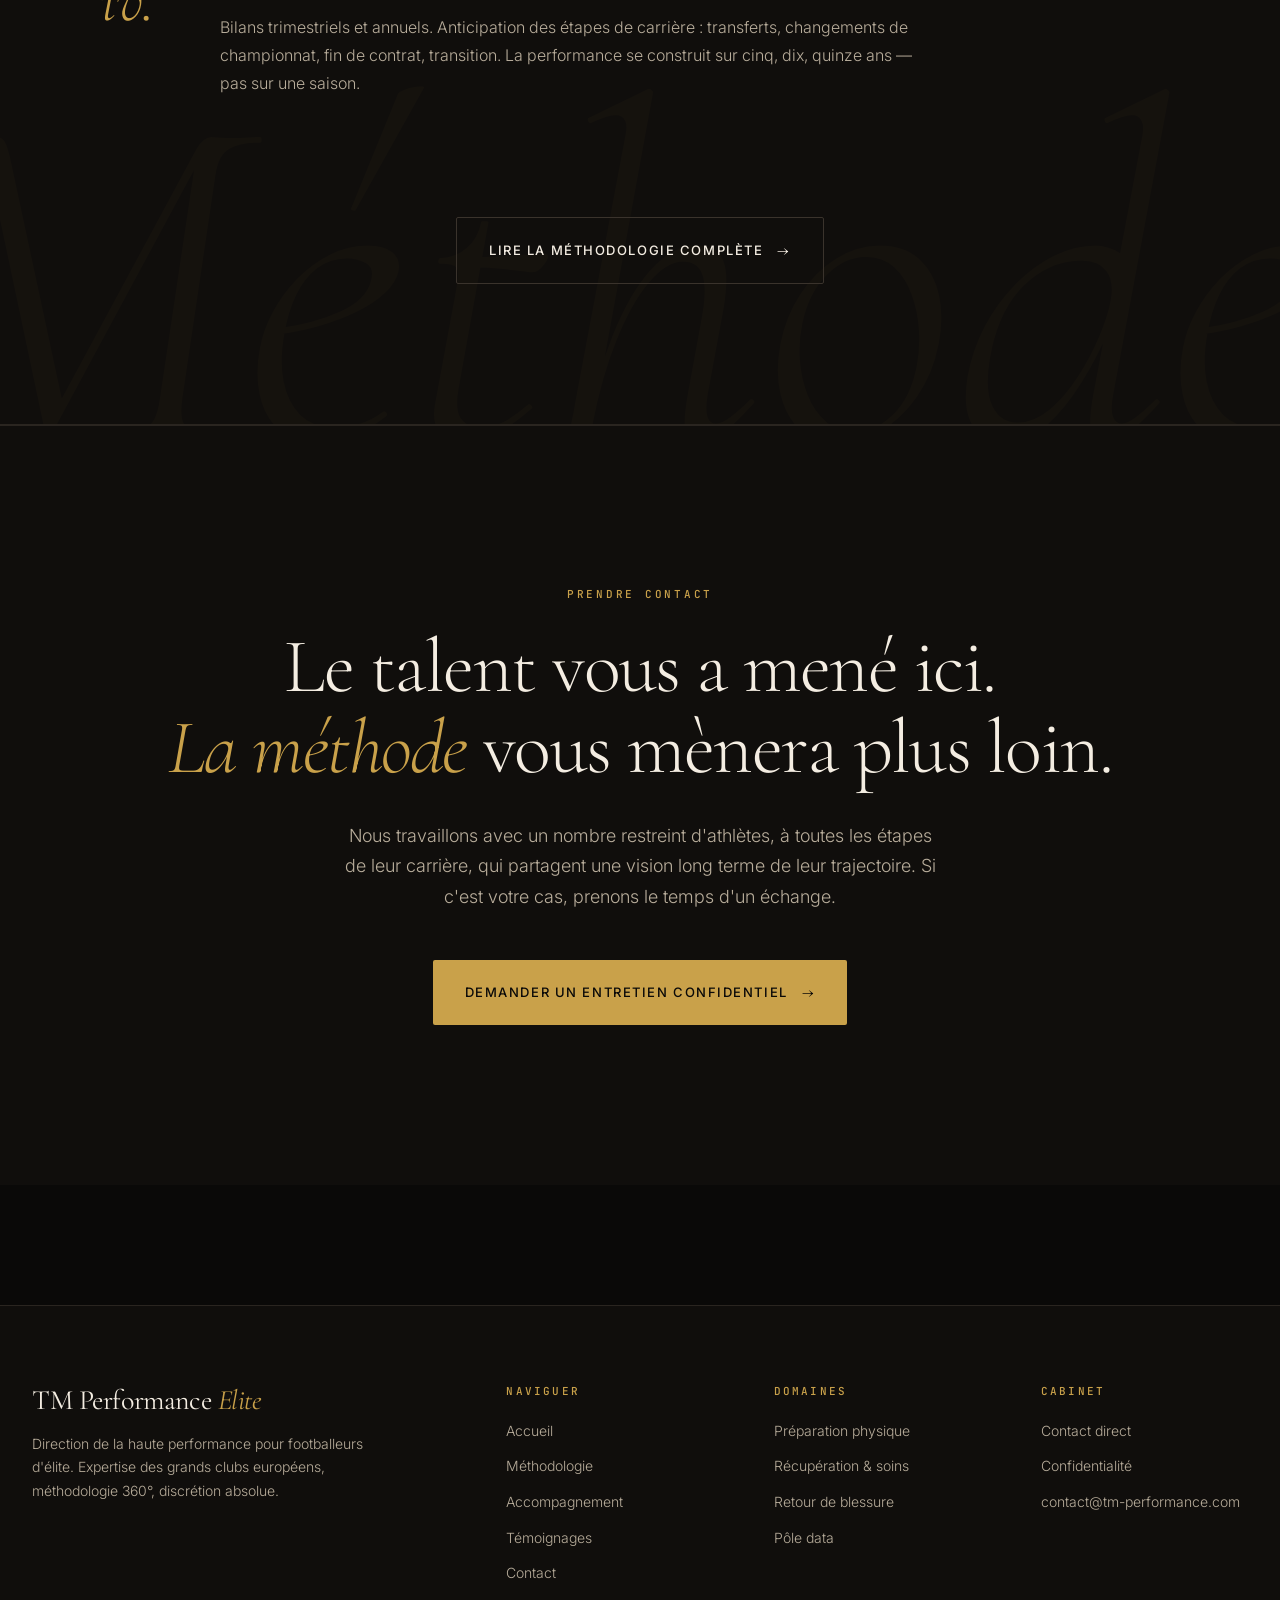
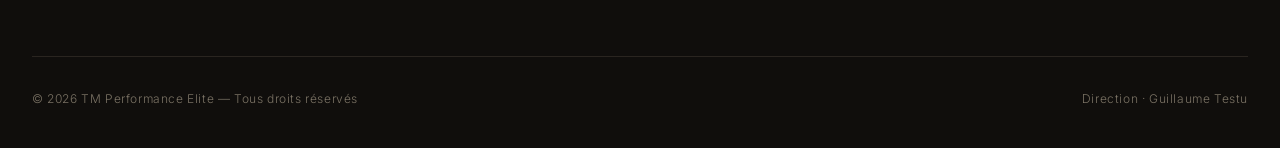
==== commit 0336e53c: "Add files via upload" ====
--- a/index.html
+++ b/index.html
@@ -660,7 +660,8 @@
       <li><a href="index.html" class="active">Accueil</a></li>
       <li><a href="methodologie.html">Méthodologie</a></li>
       <li><a href="services.html">Accompagnement</a></li>
-      <li><a href="contact.html">Contact</a></li>
+          <li><a href="temoignages.html">Témoignages</a></li>
+          <li><a href="contact.html">Contact</a></li>
     </ul>
     <a href="contact.html" class="nav-cta">Demander un entretien</a>
     <button class="nav-toggle" aria-label="Menu">☰</button>
@@ -671,6 +672,7 @@
   <a href="index.html">Accueil</a>
   <a href="methodologie.html">Méthodologie</a>
   <a href="services.html">Accompagnement</a>
+  <a href="temoignages.html">Témoignages</a>
   <a href="contact.html">Contact</a>
 </div>
 
@@ -850,7 +852,7 @@
   <div class="container">
     <div class="credentials-grid">
       <div class="credentials-image scroll-reveal">
-        <img src="https://images.unsplash.com/photo-1551958219-acbc608c6377?w=1200&q=80" alt="Direction performance">
+        <img src="assets/images/credentials-stadium.jpg" alt="Direction performance">
         <div class="credentials-image-frame"></div>
       </div>
       <div class="credentials-content scroll-reveal">
@@ -961,6 +963,7 @@
           <li><a href="index.html">Accueil</a></li>
           <li><a href="methodologie.html">Méthodologie</a></li>
           <li><a href="services.html">Accompagnement</a></li>
+          <li><a href="temoignages.html">Témoignages</a></li>
           <li><a href="contact.html">Contact</a></li>
         </ul>
       </div>
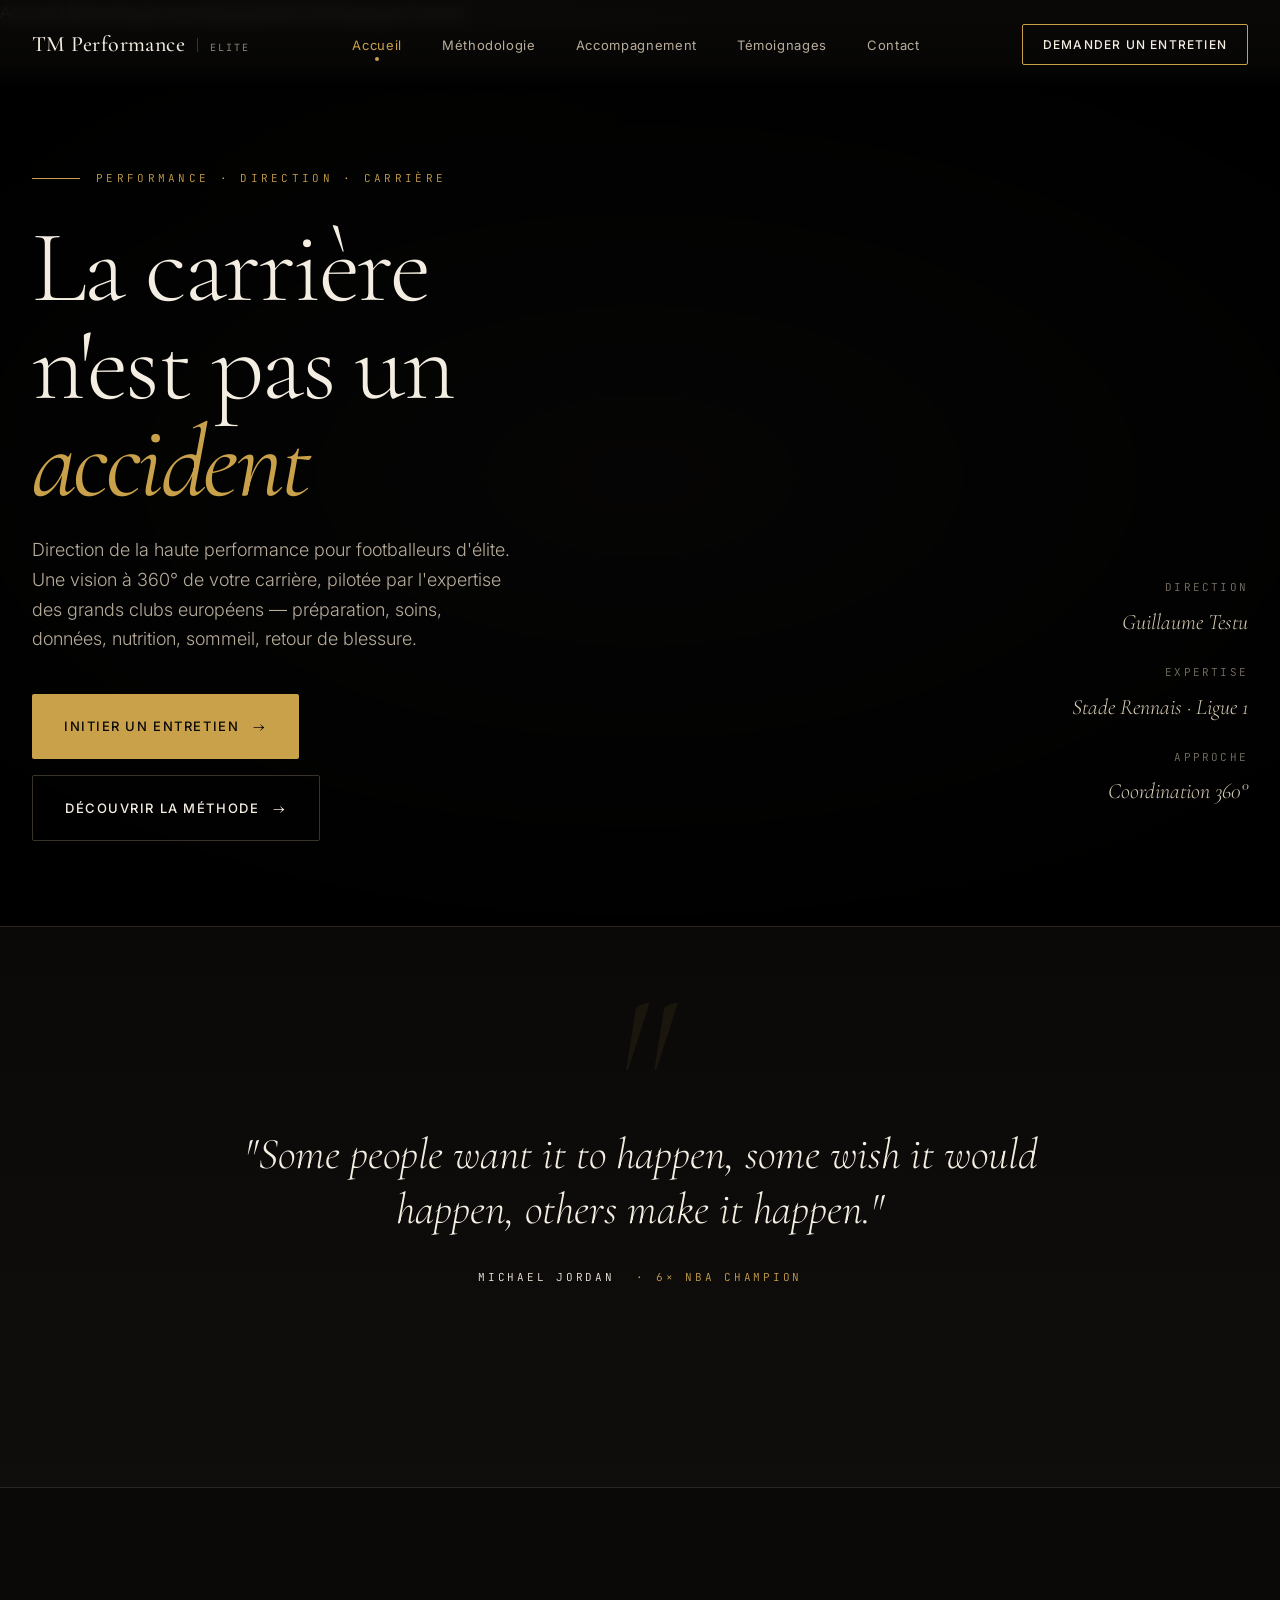
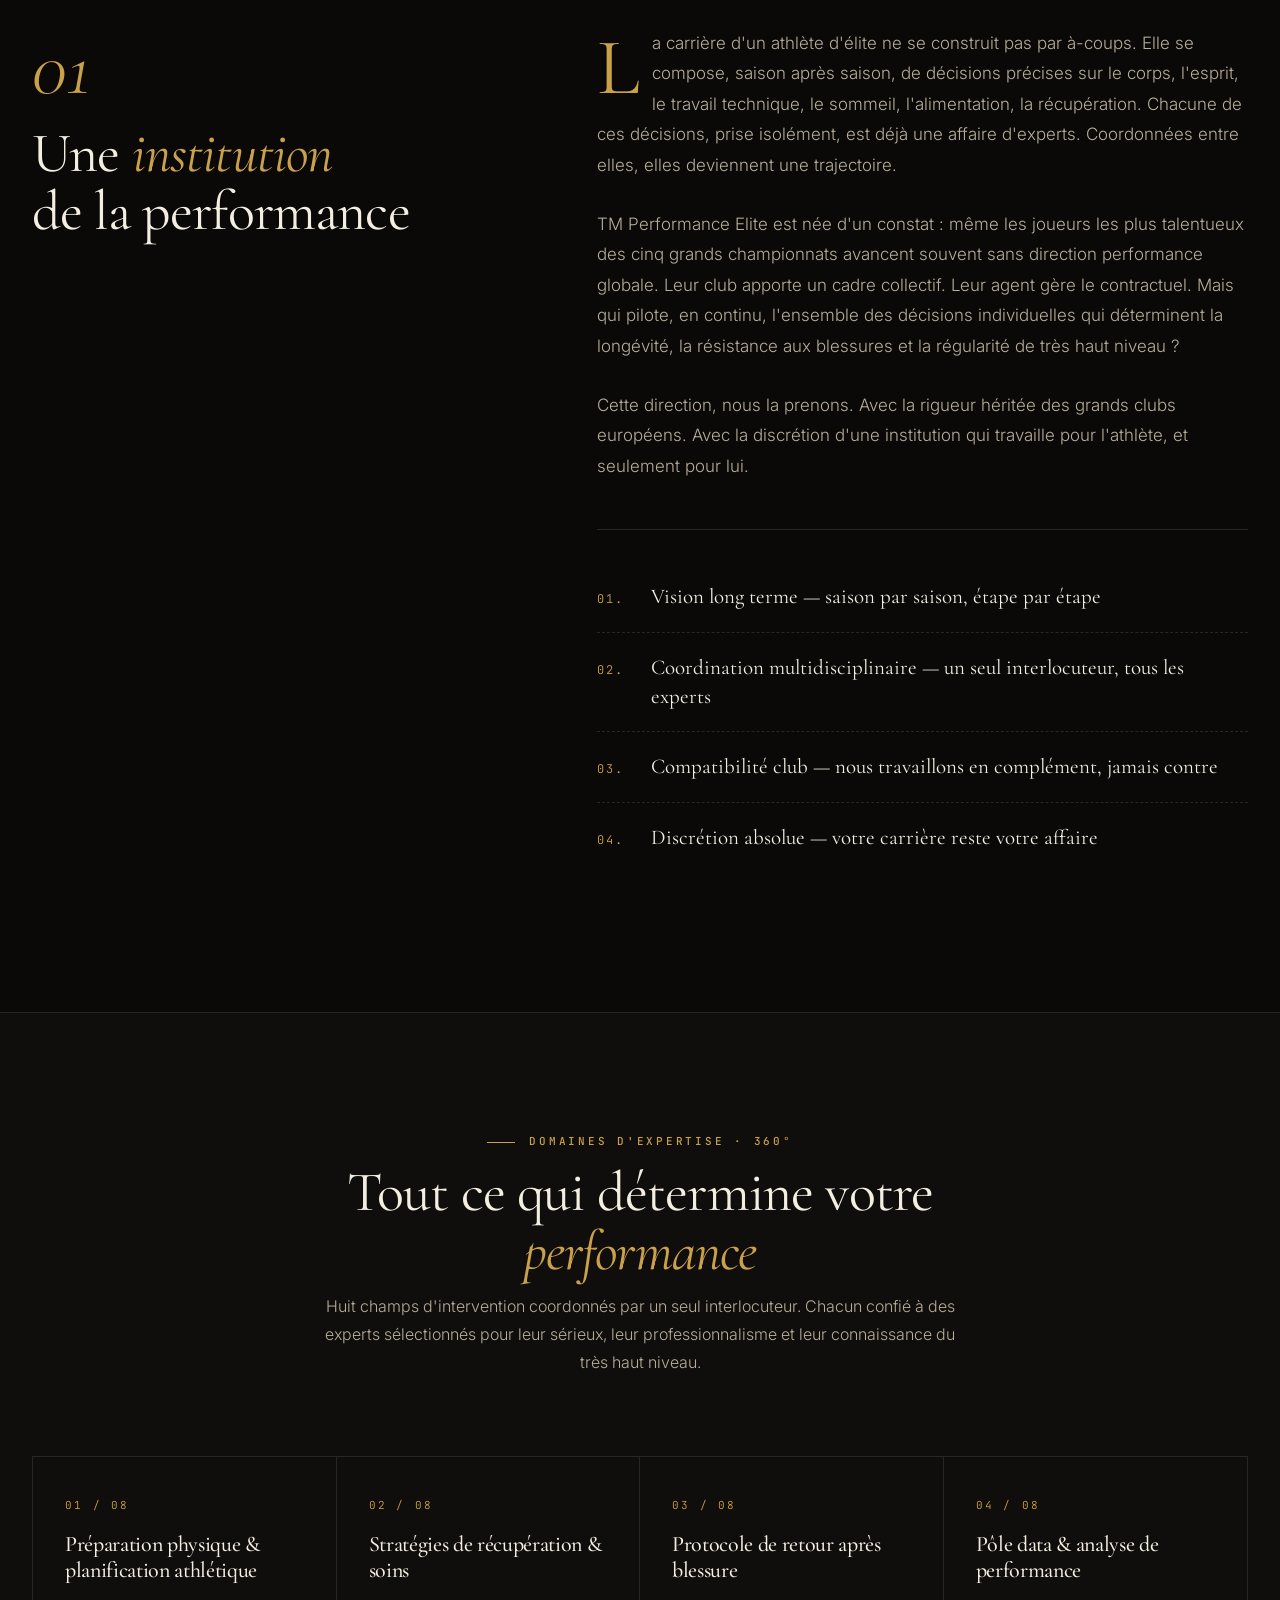
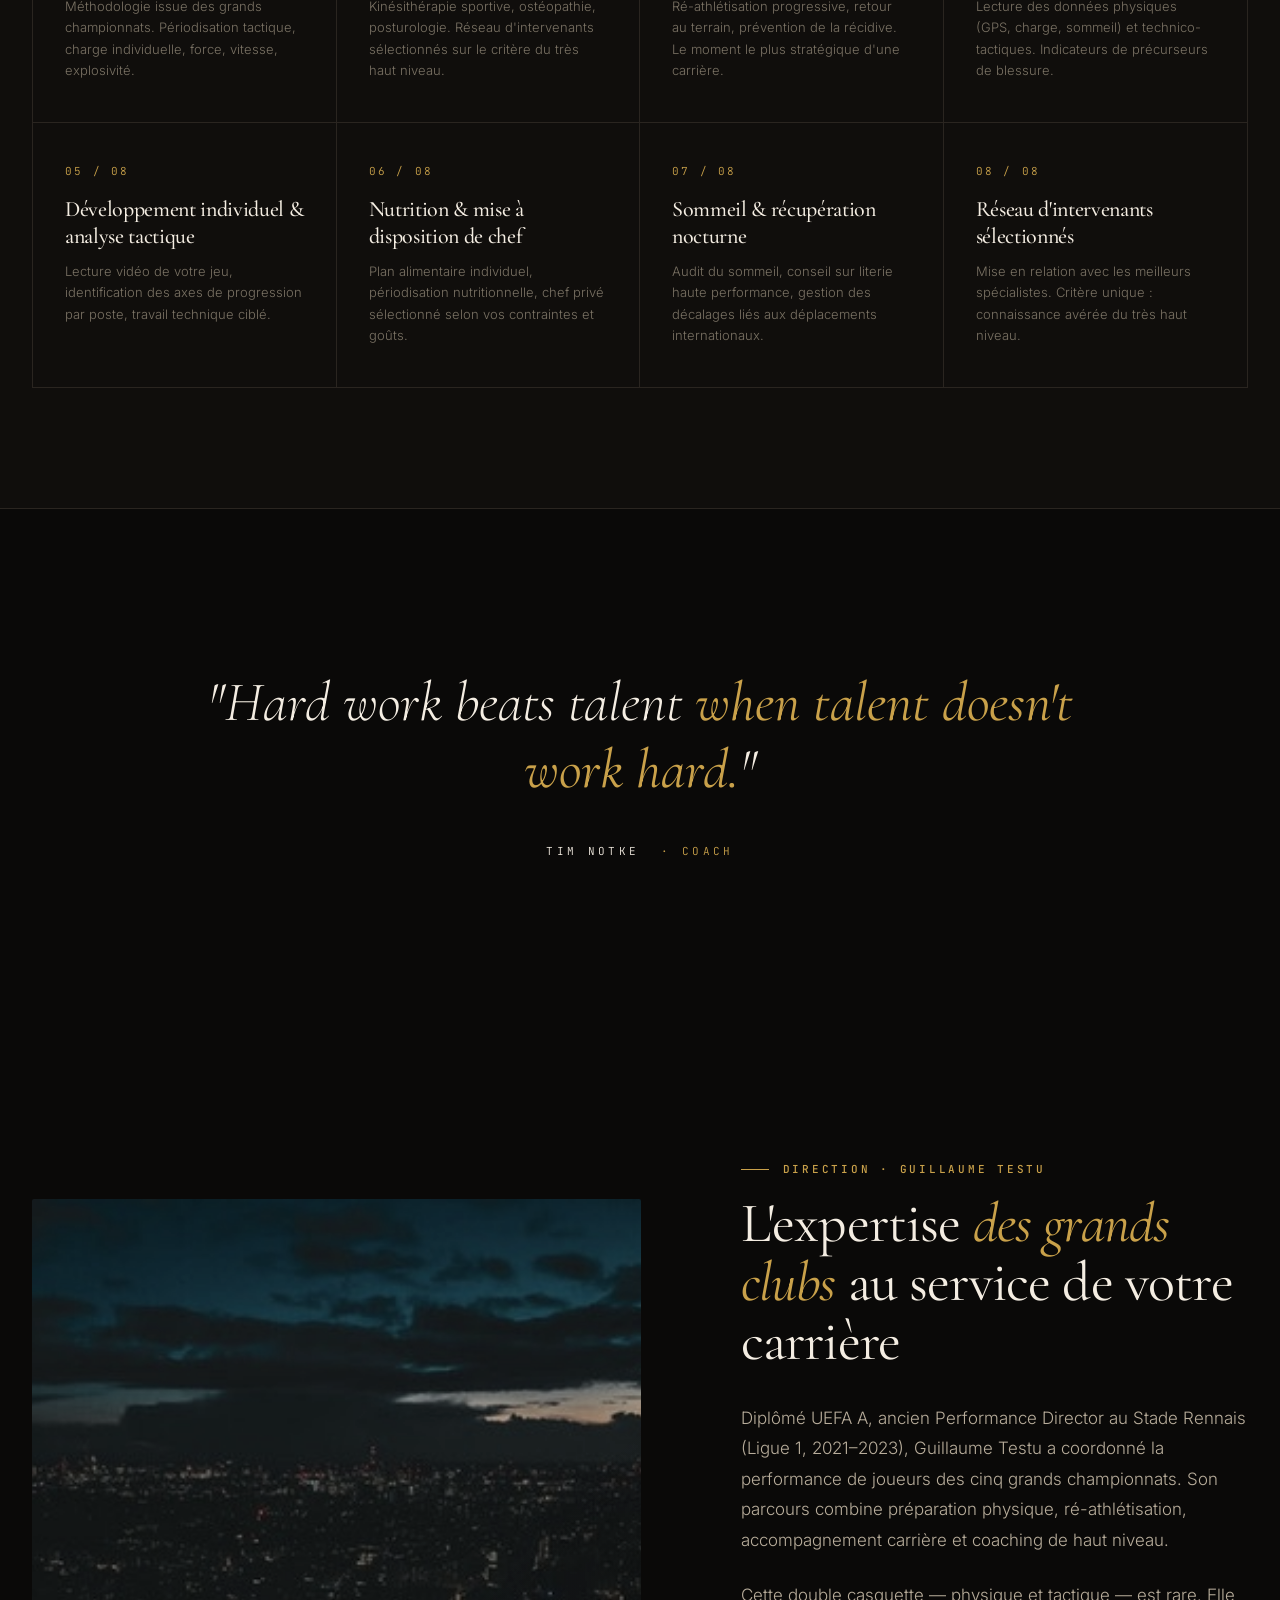
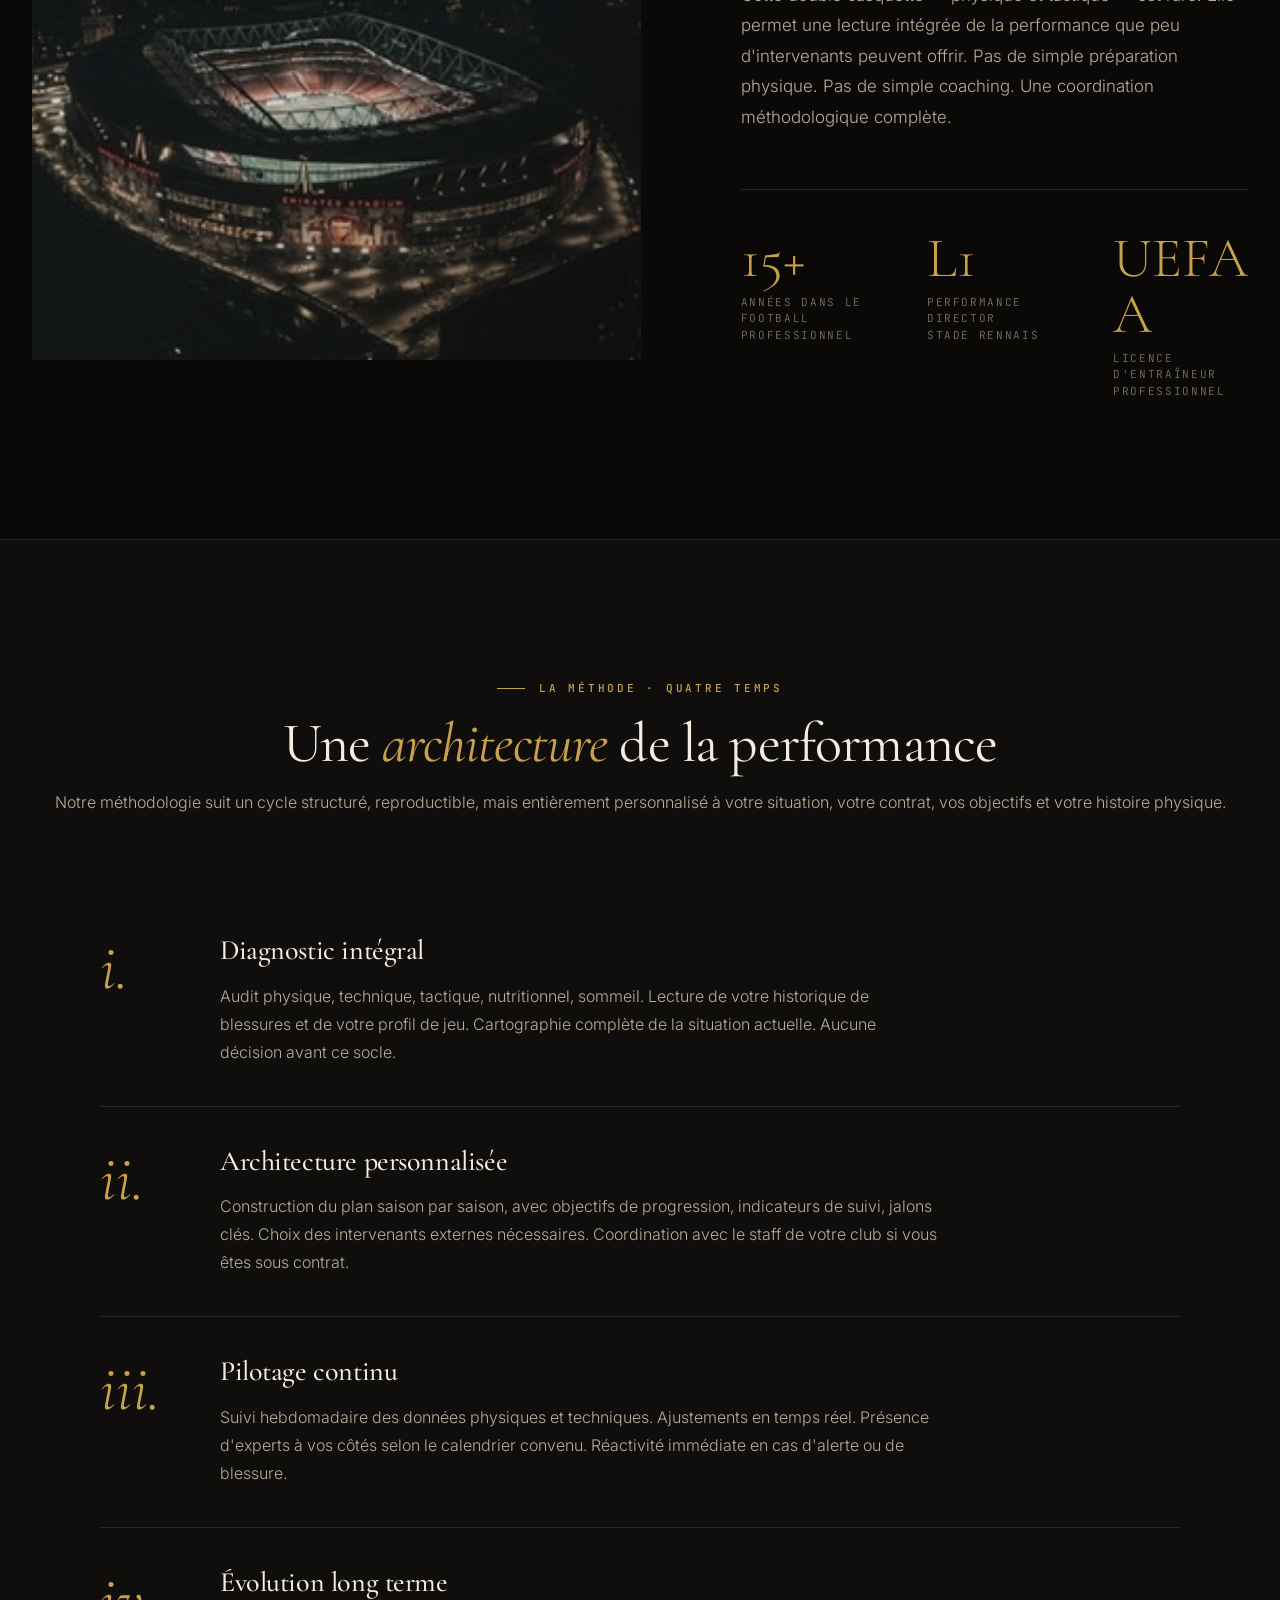
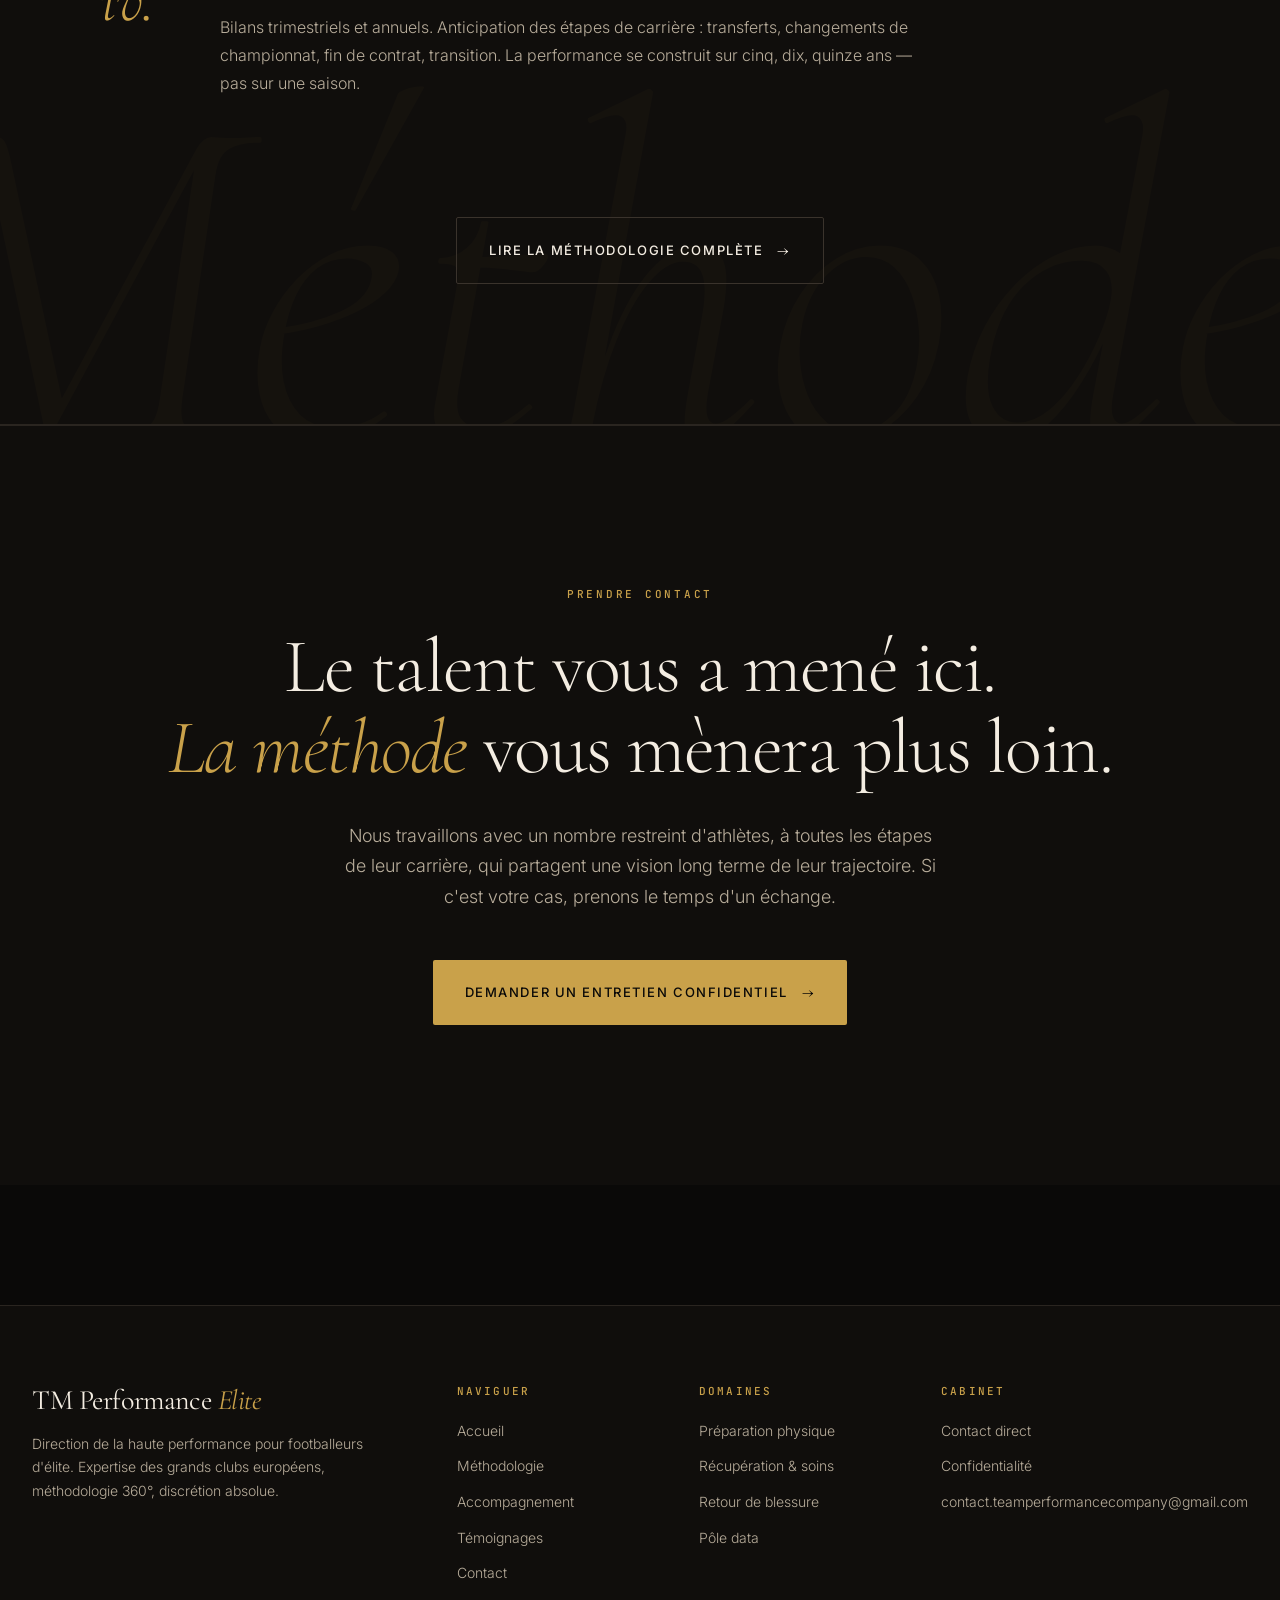
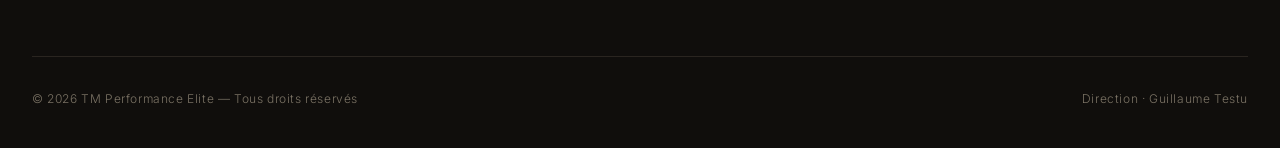
==== commit 1f873db4: "Add files via upload" ====
--- a/index.html
+++ b/index.html
@@ -981,7 +981,7 @@
         <ul>
           <li><a href="contact.html">Contact direct</a></li>
           <li><a href="contact.html">Confidentialité</a></li>
-          <li><a href="mailto:contact@tm-performance.com">contact@tm-performance.com</a></li>
+          <li><a href="mailto:contact.teamperformancecompany@gmail.com">contact.teamperformancecompany@gmail.com</a></li>
         </ul>
       </div>
     </div>
